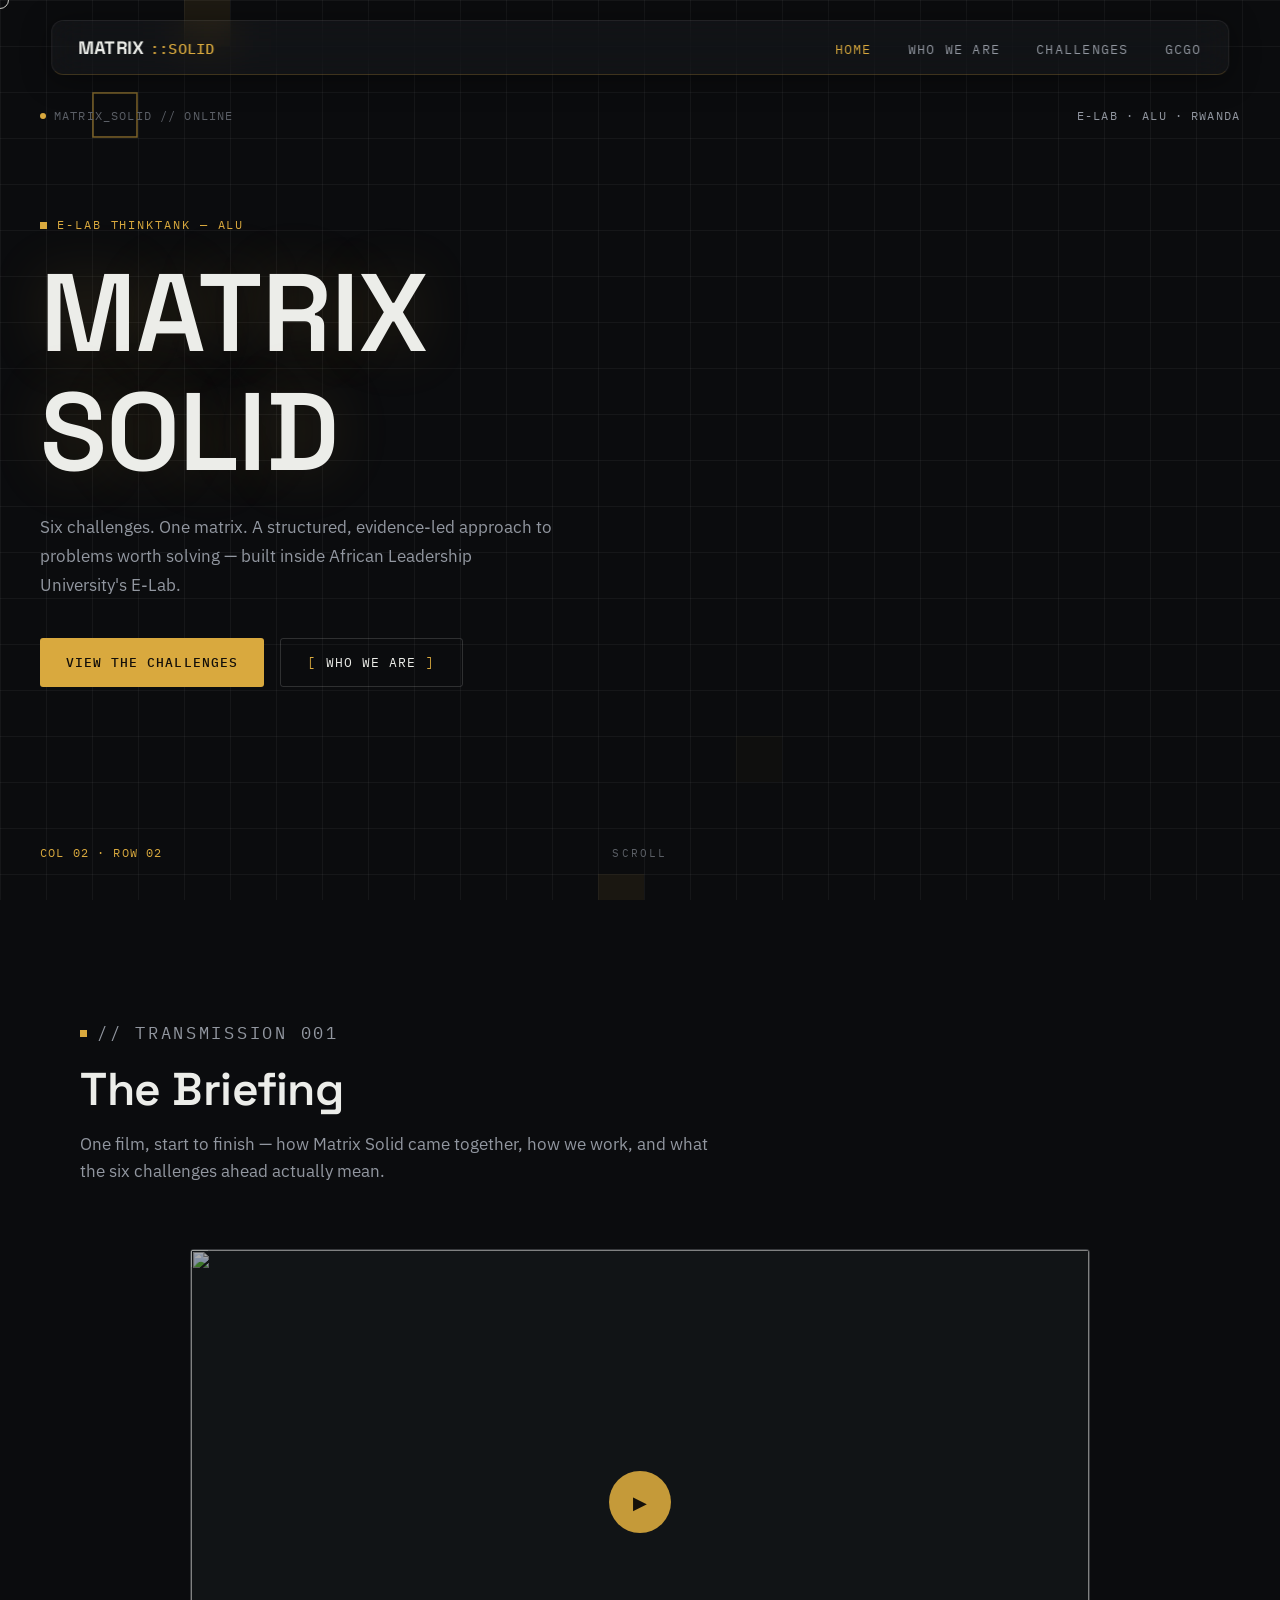
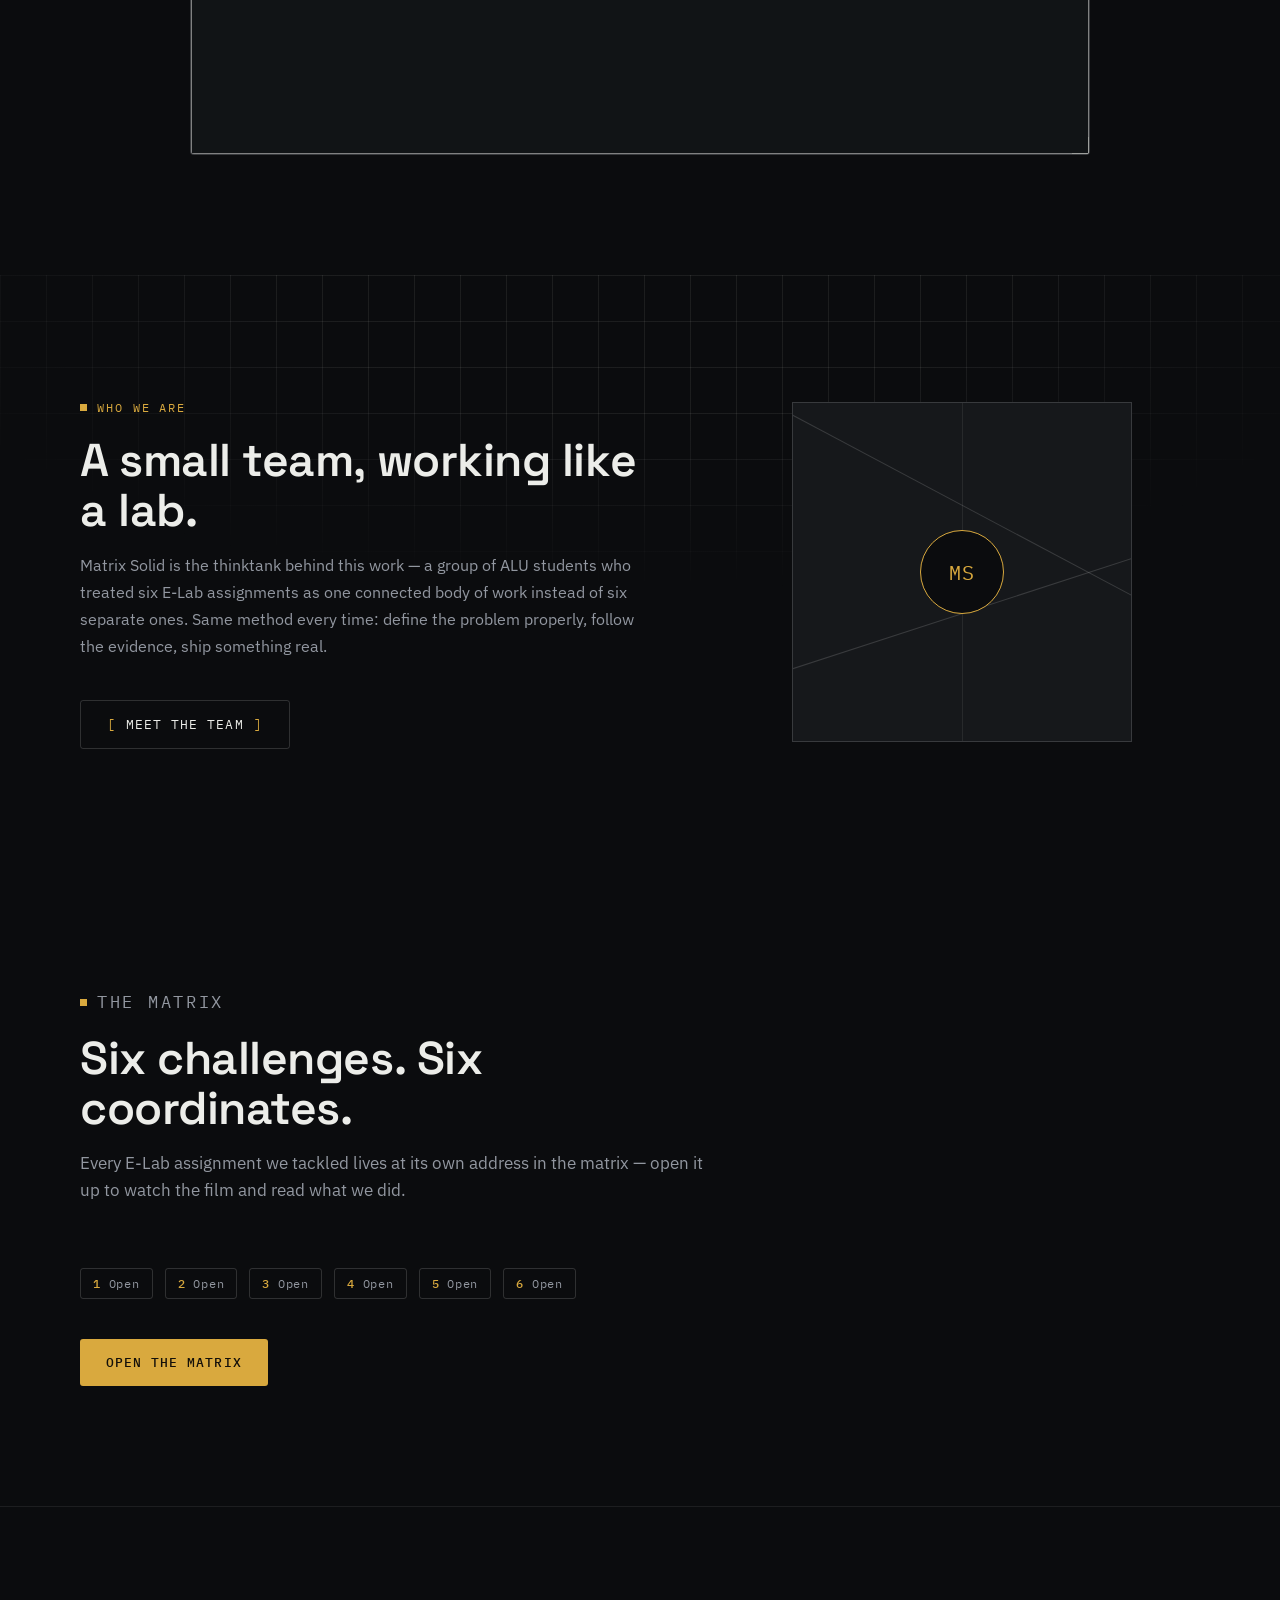
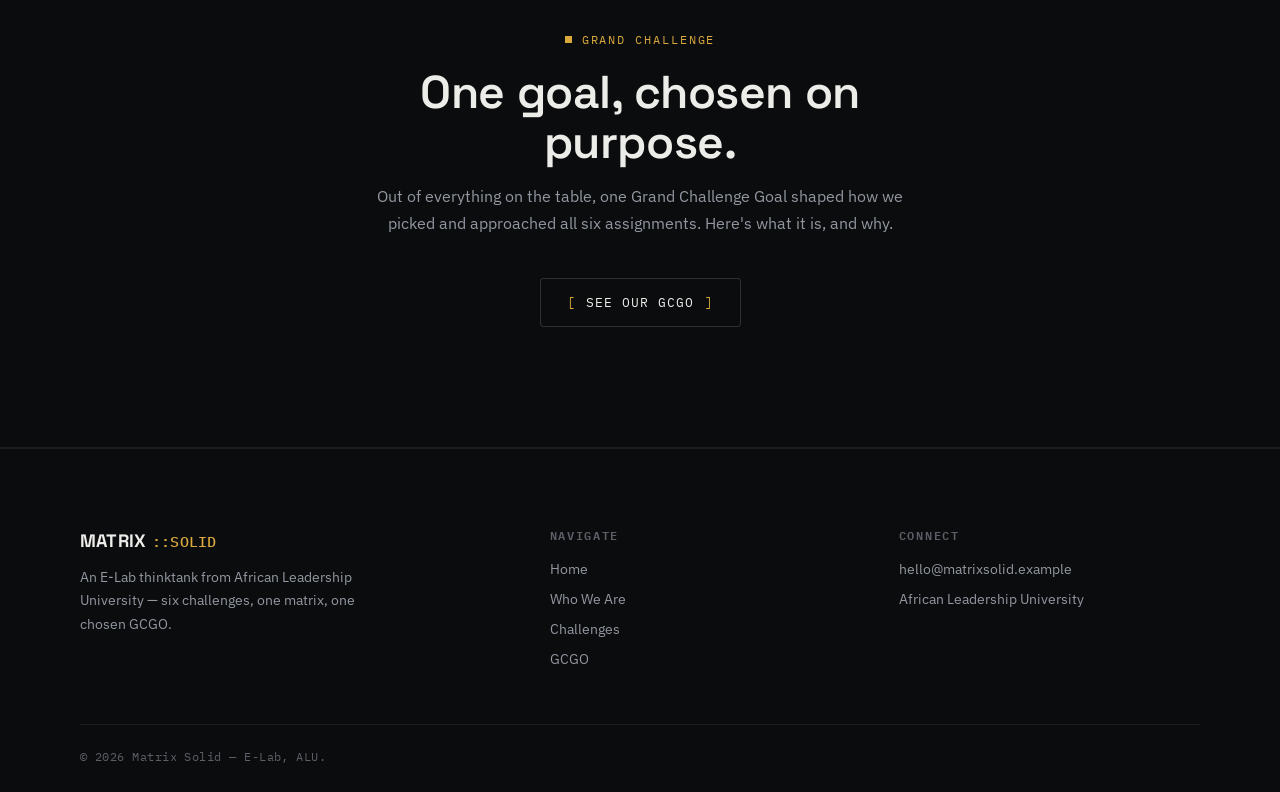
==== index.html @ 78773e2b "First" ====
<!DOCTYPE html>
<html lang="en">
<head>
  <meta charset="UTF-8" />
  <meta name="viewport" content="width=device-width, initial-scale=1.0" />
  <title>Matrix Solid — E-Lab Thinktank, ALU</title>
  <meta name="description" content="Matrix Solid is an E-Lab thinktank from African Leadership University. Six challenges, one matrix, one chosen GCGO." />
  <link rel="stylesheet" href="style/style.css" />
  <link rel="stylesheet" href="style/responsive.css" />
  <link rel="stylesheet" href="style/home.css" />
</head>
<body>
<div class="custom-cursor" id="customCursor"></div>

<nav class="navbar">
  <div class="navbar-container">
    <a href="index.html"><div class="navbar-logo">MATRIX<span class="mk">::SOLID</span></div></a>
    <ul class="nav-menu">
      <li><a href="index.html" class="nav-link is-active">Home</a></li>
      <li><a href="about/about.html" class="nav-link">Who We Are</a></li>
      <li><a href="challenges/challenges.html" class="nav-link">Challenges</a></li>
      <li><a href="gcgo/gcgo.html" class="nav-link">GCGO</a></li>
    </ul>
  </div>
</nav>

<!-- ═══ HERO ═══ -->
<section class="hero-matrix" id="hero">
  <canvas id="gridCanvas"></canvas>

  <div class="hero-tag hero-tag--tl">
    <span class="dot"></span> MATRIX_SOLID // ONLINE
  </div>
  <div class="hero-tag hero-tag--tr">E-LAB &middot; ALU &middot; RWANDA</div>
  <div class="hero-tag hero-tag--bl" id="gridReadout">COL 02 &middot; ROW 02</div>

  <div class="hero-content">
    <p class="eyebrow">E-Lab Thinktank &mdash; ALU</p>
    <h1 class="hero-title decrypt-text" data-value="MATRIX SOLID">MATRIX SOLID</h1>
    <p class="hero-sub">
      Six challenges. One matrix. A structured, evidence-led approach to
      problems worth solving &mdash; built inside African Leadership
      University's E-Lab.
    </p>
    <div class="cta-row">
      <a href="challenges/challenges.html" class="btn btn-solid">View the Challenges</a>
      <a href="about/about.html" class="btn btn-ghost">Who We Are</a>
    </div>
  </div>

  <div class="hero-scroll">SCROLL</div>
</section>

<!-- ═══ BRIEFING VIDEO ═══ -->
<section class="section briefing-section">
  <div class="section-inner">
    <div class="section-head reveal">
      <p class="eyebrow">// Transmission 001</p>
      <h2 class="section-title">The Briefing</h2>
      <p>One film, start to finish &mdash; how Matrix Solid came together, how we work, and what the six challenges ahead actually mean.</p>
    </div>

    <div class="frame briefing-frame reveal" id="mainFrame">
      <div class="frame-corner tl"></div>
      <div class="frame-corner br"></div>
      <!-- filled by script/home.js -->
    </div>
  </div>
</section>

<!-- ═══ WHO WE ARE TEASER ═══ -->
<section class="section who-section">
  <div class="grid-backdrop"></div>
  <div class="section-inner who-grid">
    <div class="reveal">
      <p class="eyebrow">Who We Are</p>
      <h2 class="section-title">A small team, working like a lab.</h2>
      <p>
        Matrix Solid is the thinktank behind this work &mdash; a group of
        ALU students who treated six E-Lab assignments as one connected
        body of work instead of six separate ones. Same method every time:
        define the problem properly, follow the evidence, ship something
        real.
      </p>
      <div class="cta-row">
        <a href="about/about.html" class="btn btn-ghost">Meet the Team</a>
      </div>
    </div>
    <div class="who-visual reveal reveal-d1">
      <div class="who-frame">
        <div class="who-line"></div>
        <div class="who-line"></div>
        <div class="who-line"></div>
        <span class="who-mark">MS</span>
      </div>
    </div>
  </div>
</section>

<!-- ═══ CHALLENGES TEASER ═══ -->
<section class="section matrix-teaser">
  <div class="section-inner">
    <div class="section-head reveal">
      <p class="eyebrow">The Matrix</p>
      <h2 class="section-title">Six challenges. Six coordinates.</h2>
      <p>Every E-Lab assignment we tackled lives at its own address in the matrix &mdash; open it up to watch the film and read what we did.</p>
    </div>
    <div class="coord-row reveal reveal-d1">
      <a href="challenges/challenges.html" class="chip"><b>1</b> Open</a>
      <a href="challenges/challenges.html" class="chip"><b>2</b> Open</a>
      <a href="challenges/challenges.html" class="chip"><b>3</b> Open</a>
      <a href="challenges/challenges.html" class="chip"><b>4</b> Open</a>
      <a href="challenges/challenges.html" class="chip"><b>5</b> Open</a>
      <a href="challenges/challenges.html" class="chip"><b>6  </b> Open</a>
    </div>
    <div class="cta-row reveal reveal-d2">
      <a href="challenges/challenges.html" class="btn btn-solid">Open the Matrix</a>
    </div>
  </div>
</section>

<!-- ═══ GCGO TEASER ═══ -->
<section class="section gcgo-teaser">
  <div class="section-inner gcgo-teaser-inner reveal">
    <p class="eyebrow">Grand Challenge</p>
    <h2 class="section-title">One goal, chosen on purpose.</h2>
    <p>Out of everything on the table, one Grand Challenge Goal shaped how we picked and approached all six assignments. Here's what it is, and why.</p>
    <div class="cta-row">
      <a href="gcgo/gcgo.html" class="btn btn-ghost">See Our GCGO</a>
    </div>
  </div>
</section>

<!-- ═══ FOOTER ═══ -->
<footer class="footer">
  <div class="section-inner">
    <div class="footer-grid">
      <div class="footer-brand">
        <div class="navbar-logo">MATRIX<span class="mk">::SOLID</span></div>
        <p>An E-Lab thinktank from African Leadership University &mdash; six challenges, one matrix, one chosen GCGO.</p>
      </div>
      <div class="footer-col">
        <h4>Navigate</h4>
        <ul>
          <li><a href="index.html">Home</a></li>
          <li><a href="about/about.html">Who We Are</a></li>
          <li><a href="challenges/challenges.html">Challenges</a></li>
          <li><a href="gcgo/gcgo.html">GCGO</a></li>
        </ul>
      </div>
      <div class="footer-col">
        <h4>Connect</h4>
        <ul>
          <li><a href="mailto:hello@matrixsolid.example">hello@matrixsolid.example</a></li>
          <li><a href="#">African Leadership University</a></li>
        </ul>
      </div>
    </div>
    <div class="footer-bottom">
      <span>&copy; 2026 Matrix Solid &mdash; E-Lab, ALU.</span>
    </div>
  </div>
</footer>

<script src="script/cursor.js"></script>
<script src="script/navbar.js"></script>
<script src="script/reveal.js"></script>
<script src="script/grid-canvas.js"></script>
<script src="script/home.js"></script>
</body>
</html>
---- style/style.css ----
/* ═══════════════════════════════════════════════════════════════════
   MATRIX SOLID — shared design system
   Loaded on every page, before the page's own CSS.
   ═══════════════════════════════════════════════════════════════════ */

@import url('https://fonts.googleapis.com/css2?family=Space+Grotesk:wght@500;600;700&family=IBM+Plex+Sans:wght@400;500;600&family=IBM+Plex+Mono:wght@400;500;600&display=swap');

*, *::before, *::after { margin: 0; padding: 0; box-sizing: border-box; }

:root {
  /* surfaces */
  --bg:        #0B0C0E;
  --surface:   #16181B;
  --surface-2: #1E2024;

  /* text */
  --paper: #ECEDE9;
  --mute:  #9297A0;
  --faint: #5B5F66;

  /* lines */
  --line:        rgba(236, 237, 233, 0.08);
  --line-strong: rgba(236, 237, 233, 0.16);

  /* signal accent */
  --gold:     #D9A93E;
  --gold-rgb: 217, 169, 62;
  --gold-dim: rgba(217, 169, 62, 0.14);

  /* type */
  --f-display: 'Space Grotesk', sans-serif;
  --f-body:    'IBM Plex Sans', sans-serif;
  --f-mono:    'IBM Plex Mono', monospace;

  --ease: cubic-bezier(0.16, 1, 0.3, 1);
  --container: 1200px;
}

html, body {
  width: 100%;
  overflow-x: hidden;
  background: var(--bg);
  color: var(--paper);
  font-family: var(--f-body);
  -webkit-font-smoothing: antialiased;
  scroll-behavior: smooth;
  cursor: none;
}

a { color: inherit; text-decoration: none; }
ul { list-style: none; }
img { max-width: 100%; display: block; }
button { font-family: inherit; background: none; border: none; color: inherit; }

::selection { background: var(--gold); color: #0B0C0E; }

::-webkit-scrollbar { width: 10px; }
::-webkit-scrollbar-track { background: var(--bg); }
::-webkit-scrollbar-thumb { background: var(--surface-2); border-radius: 6px; }
::-webkit-scrollbar-thumb:hover { background: var(--gold); }

a, button, input, textarea { cursor: none; }
@media (hover: none) and (pointer: coarse) {
  html, body, a, button { cursor: auto; }
  .custom-cursor { display: none !important; }
}

/* ── Custom cursor ─────────────────────────────────────────────── */
.custom-cursor {
  position: fixed;
  top: 0; left: 0;
  width: 18px; height: 18px;
  border: 1px solid rgba(236, 237, 233, 0.9);
  border-radius: 50%;
  pointer-events: none;
  z-index: 999999;
  transform: translate(-50%, -50%);
  transition: width 0.2s ease, height 0.2s ease, border-color 0.2s ease, background-color 0.2s ease;
  mix-blend-mode: difference;
}
.custom-cursor.hovering {
  width: 34px; height: 34px;
  background: var(--gold-dim);
  border-color: var(--gold);
}

/* ── Focus visibility (kept even with custom cursor) ─────────────── */
a:focus-visible, button:focus-visible, input:focus-visible, textarea:focus-visible {
  outline: 1.5px solid var(--gold);
  outline-offset: 3px;
}

/* ── Layout helpers ───────────────────────────────────────────────*/
.section { padding: 120px 0; position: relative; }
.section-inner { max-width: var(--container); margin: 0 auto; padding: 0 40px; }
.section-head { max-width: 640px; margin-bottom: 64px; }

.eyebrow {
  display: inline-flex;
  align-items: center;
  gap: 10px;
  font-family: var(--f-mono);
  font-size: 12px;
  letter-spacing: 0.16em;
  text-transform: uppercase;
  color: var(--gold);
  margin-bottom: 18px;
}
.eyebrow::before {
  content: "";
  width: 7px; height: 7px;
  background: var(--gold);
}

h1, h2, h3, h4 { font-family: var(--f-display); font-weight: 600; line-height: 1.08; letter-spacing: -0.01em; }
h2.section-title { font-size: clamp(32px, 4vw, 46px); margin-bottom: 16px; }
.section-head p { color: var(--mute); font-size: 17px; line-height: 1.6; }

p { line-height: 1.7; color: var(--mute); }

code {
  font-family: var(--f-mono);
  font-size: 0.88em;
  color: var(--gold);
  background: var(--surface-2);
  padding: 2px 7px;
  border-radius: 3px;
}

/* ── Page header (used on about / challenges / gcgo) ─────────────── */
.page-header {
  position: relative;
  overflow: hidden;
  padding: 168px 0 72px;
  border-bottom: 1px solid var(--line);
}
.page-title {
  font-size: clamp(34px, 5.6vw, 60px);
  text-transform: uppercase;
  margin-bottom: 20px;
  max-width: 820px;
}
.page-lede { max-width: 620px; font-size: 16.5px; }

/* ── Grain / grid backdrop used on non-hero sections ─────────────── */
.grid-backdrop {
  position: absolute; inset: 0;
  background-image:
    linear-gradient(var(--line) 1px, transparent 1px),
    linear-gradient(90deg, var(--line) 1px, transparent 1px);
  background-size: 46px 46px;
  -webkit-mask-image: radial-gradient(ellipse 70% 60% at 50% 0%, #000 40%, transparent 90%);
          mask-image: radial-gradient(ellipse 70% 60% at 50% 0%, #000 40%, transparent 90%);
  pointer-events: none;
}

/* ── Buttons ───────────────────────────────────────────────────── */
.btn {
  display: inline-flex;
  align-items: center;
  gap: 10px;
  font-family: var(--f-mono);
  font-size: 13px;
  letter-spacing: 0.08em;
  text-transform: uppercase;
  padding: 15px 26px;
  border-radius: 3px;
  transition: transform 0.25s var(--ease), background 0.25s ease, border-color 0.25s ease, color 0.25s ease;
  will-change: transform;
}
.btn-solid {
  background: var(--gold);
  color: #14100A;
  font-weight: 500;
}
.btn-solid:hover { background: #ECC463; transform: translateY(-2px); }

.btn-ghost {
  border: 1px solid var(--line-strong);
  color: var(--paper);
}
.btn-ghost::before { content: "["; color: var(--gold); transition: transform 0.25s var(--ease); }
.btn-ghost::after  { content: "]"; color: var(--gold); transition: transform 0.25s var(--ease); }
.btn-ghost:hover { border-color: var(--gold); background: var(--gold-dim); }
.btn-ghost:hover::before { transform: translateX(-3px); }
.btn-ghost:hover::after  { transform: translateX(3px); }

.cta-row { display: flex; gap: 16px; flex-wrap: wrap; margin-top: 40px; }

/* ── Navbar ────────────────────────────────────────────────────── */
.navbar {
  position: fixed;
  top: 20px; left: 50%;
  transform: translateX(-50%);
  width: 92%;
  max-width: 1240px;
  z-index: 99999;
  background: rgba(236, 237, 233, 0.03);
  backdrop-filter: blur(20px) saturate(160%);
  -webkit-backdrop-filter: blur(20px) saturate(160%);
  border: 1px solid var(--line);
  border-bottom: 1px solid rgba(var(--gold-rgb), 0.22);
  border-radius: 12px;
  box-shadow: 0 4px 30px rgba(0, 0, 0, 0.4);
  transition: transform 0.35s var(--ease), background 0.3s ease, border-color 0.3s ease;
}
.navbar:hover { background: rgba(var(--gold-rgb), 0.045); border-color: rgba(var(--gold-rgb), 0.3); }
.navbar--hidden { transform: translate(-50%, -140%); }

.navbar-container {
  display: flex;
  align-items: center;
  justify-content: space-between;
  padding: 15px 26px;
}

.navbar-logo {
  display: inline-flex;
  align-items: baseline;
  gap: 6px;
  font-family: var(--f-display);
  font-weight: 700;
  font-size: 18px;
  letter-spacing: 0.01em;
  color: var(--paper);
}
.navbar-logo .mk { font-family: var(--f-mono); font-weight: 500; font-size: 15px; color: var(--gold); }

.nav-menu { display: flex; align-items: center; gap: 36px; }
.nav-link {
  font-family: var(--f-mono);
  font-size: 12.5px;
  letter-spacing: 0.1em;
  text-transform: uppercase;
  color: var(--mute);
  transition: color 0.25s ease;
  display: inline-block;
}
.nav-link:hover, .nav-link.is-active { color: var(--paper); }
.nav-link.is-active { color: var(--gold); }

/* mobile hamburger (JS-injected button) */
.nav-toggle {
  display: none;
  flex-direction: column;
  justify-content: center;
  gap: 5px;
  padding: 6px;
  z-index: 10;
}
.nav-toggle span {
  display: block; width: 20px; height: 2px;
  background: var(--paper); border-radius: 1px;
  transition: transform 0.3s ease, opacity 0.3s ease;
}
.nav-toggle.active span:nth-child(1) { transform: translateY(7px) rotate(45deg); }
.nav-toggle.active span:nth-child(2) { opacity: 0; transform: scaleX(0); }
.nav-toggle.active span:nth-child(3) { transform: translateY(-7px) rotate(-45deg); }

/* ── Footer ────────────────────────────────────────────────────── */
.footer {
  position: relative;
  border-top: 1px solid var(--line);
  padding: 80px 0 28px;
}
.footer-grid {
  display: grid;
  grid-template-columns: 1.4fr 1fr 1fr;
  gap: 48px;
  margin-bottom: 56px;
}
.footer-brand .navbar-logo { margin-bottom: 14px; }
.footer-brand p { max-width: 320px; font-size: 14px; }
.footer-col h4 {
  font-family: var(--f-mono);
  font-size: 12px;
  letter-spacing: 0.14em;
  text-transform: uppercase;
  color: var(--faint);
  margin-bottom: 16px;
}
.footer-col ul { display: flex; flex-direction: column; gap: 10px; }
.footer-col a { color: var(--mute); font-size: 14px; transition: color 0.2s ease; }
.footer-col a:hover { color: var(--gold); }
.footer-bottom {
  display: flex; justify-content: space-between; align-items: center;
  padding-top: 24px; border-top: 1px solid var(--line);
  font-family: var(--f-mono); font-size: 11.5px; color: var(--faint);
  letter-spacing: 0.04em; flex-wrap: wrap; gap: 10px;
}

/* ── Scroll reveal ─────────────────────────────────────────────── */
.reveal { opacity: 0; transform: translateY(28px); transition: opacity 0.7s var(--ease), transform 0.7s var(--ease); }
.reveal.active { opacity: 1; transform: translateY(0); }
.reveal-d1.active { transition-delay: 0.08s; }
.reveal-d2.active { transition-delay: 0.16s; }
.reveal-d3.active { transition-delay: 0.24s; }

/* ── Coordinate chip (small tag component, reused across pages) ──── */
.chip {
  display: inline-flex; align-items: center; gap: 8px;
  font-family: var(--f-mono); font-size: 12px; letter-spacing: 0.06em;
  padding: 7px 12px; border: 1px solid var(--line-strong); border-radius: 3px;
  color: var(--mute);
  transition: border-color 0.2s ease, color 0.2s ease;
}
.chip:hover { border-color: var(--gold); color: var(--paper); }
.chip b { color: var(--gold); font-weight: 500; }

/* ── Briefing / video frame (shared: hero video, modal video) ────── */
.frame {
  position: relative;
  border: 1px solid var(--line-strong);
  border-radius: 4px;
  background: var(--surface);
  aspect-ratio: 16 / 9;
  overflow: hidden;
}
.frame::before, .frame::after,
.frame .corner-tl, .frame .corner-br { content: ""; }
.frame-corner {
  position: absolute; width: 18px; height: 18px;
  border-color: var(--gold); pointer-events: none;
}
.frame-corner.tl { top: -1px; left: -1px; border-top: 2px solid; border-left: 2px solid; }
.frame-corner.br { bottom: -1px; right: -1px; border-bottom: 2px solid; border-right: 2px solid; }
.frame iframe, .frame img { width: 100%; height: 100%; object-fit: cover; border: none; }
.frame-empty {
  width: 100%; height: 100%;
  display: flex; align-items: center; justify-content: center;
  font-family: var(--f-mono); font-size: 12.5px; letter-spacing: 0.12em;
  color: var(--faint); text-transform: uppercase;
  background:
    repeating-linear-gradient(135deg, var(--surface-2) 0 2px, var(--surface) 2px 14px);
}
.frame-play {
  position: absolute; inset: 0;
  display: flex; align-items: center; justify-content: center;
  background: rgba(11, 12, 14, 0.35);
  transition: background 0.25s ease;
}
.frame-play-btn {
  width: 62px; height: 62px; border-radius: 50%;
  display: flex; align-items: center; justify-content: center;
  background: rgba(var(--gold-rgb), 0.9); color: #14100A;
  font-size: 18px;
  transition: transform 0.25s var(--ease);
}
.frame:hover .frame-play-btn { transform: scale(1.08); }

/* ── Generic modal / lightbox ─────────────────────────────────────*/
.modal {
  position: fixed; inset: 0; z-index: 999998;
  display: none; align-items: center; justify-content: center;
  padding: 24px;
  background: rgba(6, 7, 8, 0.86);
  backdrop-filter: blur(6px);
}
.modal.open { display: flex; animation: modalIn 0.2s ease; }
@keyframes modalIn { from { opacity: 0; } to { opacity: 1; } }
.modal-box { width: 100%; max-width: 900px; }
.modal-head {
  display: flex; justify-content: space-between; align-items: flex-start;
  gap: 24px; margin-bottom: 14px;
}
.modal-head h3 { font-size: 22px; }
.modal-meta { font-family: var(--f-mono); font-size: 12px; color: var(--gold); text-transform: uppercase; letter-spacing: 0.08em; margin-top: 6px; }
.modal-close {
  width: 34px; height: 34px; border: 1px solid var(--line-strong); border-radius: 50%;
  display: flex; align-items: center; justify-content: center; flex-shrink: 0;
  font-family: var(--f-mono); font-size: 16px; color: var(--mute);
  transition: border-color 0.2s ease, color 0.2s ease;
}
.modal-close:hover { border-color: var(--gold); color: var(--gold); }
.modal-summary { margin-top: 16px; max-width: 640px; }
---- style/responsive.css ----
/* style/responsive.css
   Loaded last on every page. Three breakpoints:
     1024  tablet landscape
      860  hamburger kicks in / grids stack
      560  fine-tune spacing & type
   ────────────────────────────────────────────────────────────────── */

@media (max-width: 1024px) {
  .section { padding: 96px 0; }
  .footer-grid { grid-template-columns: 1.2fr 1fr 1fr; gap: 32px; }
}

@media (max-width: 860px) {
  .nav-toggle { display: flex; }

  .navbar-container { padding: 13px 18px; }

  .nav-menu {
    display: none;
    position: absolute;
    top: calc(100% + 10px);
    left: 0; right: 0;
    background: rgba(11, 12, 14, 0.98);
    border: 1px solid var(--line);
    border-radius: 10px;
    padding: 10px;
    flex-direction: column;
    align-items: stretch;
    gap: 2px;
    z-index: 99998;
    animation: menuDrop 0.2s ease;
  }
  @keyframes menuDrop { from { opacity: 0; transform: translateY(-8px); } to { opacity: 1; transform: translateY(0); } }
  .nav-menu.open { display: flex; }
  .nav-link { padding: 12px 14px; border-radius: 6px; }
  .nav-link:hover { background: rgba(236, 237, 233, 0.05); }

  .section { padding: 76px 0; }
  .section-inner { padding: 0 24px; }
  .section-head { margin-bottom: 44px; }

  .footer-grid { grid-template-columns: 1fr; gap: 36px; }
  .footer { padding: 60px 0 24px; }
  .footer-bottom { flex-direction: column; align-items: flex-start; }

  .cta-row { flex-direction: column; align-items: stretch; }
  .btn { justify-content: center; }
}

@media (max-width: 560px) {
  .section-inner { padding: 0 20px; }
  h2.section-title { font-size: 30px; }
  .navbar { width: 94%; top: 12px; }

  /* On the narrowest phones the two hero corner tags can crowd into
     each other — drop the top-right one and keep the status readout. */
  .hero-tag--tr { display: none; }
}
---- style/home.css ----
/* ── Hero ──────────────────────────────────────────────────────── */
.hero-matrix {
  position: relative;
  height: 100vh;
  height: 100svh;
  min-height: 640px;
  overflow: hidden;
  display: flex;
  align-items: center;
  background: var(--bg);
}
#gridCanvas { position: absolute; inset: 0; z-index: 0; }

.hero-tag {
  position: absolute;
  font-family: var(--f-mono);
  font-size: 11.5px;
  letter-spacing: 0.1em;
  text-transform: uppercase;
  color: var(--faint);
  z-index: 2;
  display: flex;
  align-items: center;
  gap: 8px;
}
.hero-tag--tl { top: 108px; left: 40px; }
.hero-tag--tr { top: 108px; right: 40px; color: var(--mute); }
.hero-tag--bl { bottom: 40px; left: 40px; color: var(--gold); min-width: 150px; }
.hero-tag .dot {
  width: 6px; height: 6px; border-radius: 50%; background: var(--gold);
  animation: blink 1.8s ease-in-out infinite;
}
@keyframes blink { 0%, 100% { opacity: 1; } 50% { opacity: 0.25; } }

.hero-content {
  position: relative; z-index: 2;
  max-width: 760px;
  padding: 0 40px;
}
.hero-title {
  font-size: clamp(52px, 8.6vw, 128px);
  text-transform: uppercase;
  letter-spacing: -0.01em;
  color: var(--paper);
  text-shadow: 0 0 60px rgba(var(--gold-rgb), 0.18);
}
.hero-sub {
  max-width: 520px;
  margin-top: 22px;
  font-size: 17px;
  color: var(--mute);
}
.hero-content .cta-row { margin-top: 38px; }

.hero-scroll {
  position: absolute; bottom: 40px; left: 50%; transform: translateX(-50%);
  z-index: 2;
  font-family: var(--f-mono); font-size: 11px; letter-spacing: 0.2em;
  color: var(--faint);
  display: none;
}
@media (min-width: 861px) { .hero-scroll { display: block; } }

@media (max-width: 860px) {
  .hero-tag--tl, .hero-tag--tr { top: 96px; }
  .hero-tag--tl, .hero-tag--bl { left: 20px; }
  .hero-tag--tr { right: 20px; }
  .hero-content { padding: 0 20px; }
}

/* ── Briefing video ────────────────────────────────────────────── */
.briefing-frame { max-width: 900px; margin: 0 auto; }

/* ── Who We Are teaser ─────────────────────────────────────────── */
.who-section { position: relative; overflow: hidden; }
.who-grid {
  display: grid;
  grid-template-columns: 1.1fr 0.9fr;
  gap: 64px;
  align-items: center;
  position: relative;
}
.who-visual { display: flex; justify-content: center; }
.who-frame {
  position: relative;
  width: 100%; max-width: 340px; aspect-ratio: 1;
  border: 1px solid var(--line-strong);
  background: var(--surface);
  display: flex; align-items: center; justify-content: center;
  overflow: hidden;
}
.who-line { position: absolute; background: var(--line-strong); }
.who-line:nth-child(1) { width: 140%; height: 1px; top: 30%; left: -20%; transform: rotate(28deg); }
.who-line:nth-child(2) { width: 140%; height: 1px; top: 62%; left: -20%; transform: rotate(-18deg); }
.who-line:nth-child(3) { width: 1px; height: 140%; left: 50%; top: -20%; background: var(--line); }
.who-mark {
  position: relative; z-index: 1;
  width: 84px; height: 84px; border-radius: 50%;
  border: 1px solid var(--gold);
  display: flex; align-items: center; justify-content: center;
  font-family: var(--f-mono); font-size: 20px; letter-spacing: 0.05em;
  color: var(--gold); background: var(--bg);
}

@media (max-width: 860px) {
  .who-grid { grid-template-columns: 1fr; gap: 40px; }
  .who-visual { order: -1; }
}

/* ── Matrix teaser ─────────────────────────────────────────────── */
.coord-row { display: flex; flex-wrap: wrap; gap: 12px; margin-bottom: 12px; }

/* ── GCGO teaser ───────────────────────────────────────────────── */
.gcgo-teaser { border-top: 1px solid var(--line); border-bottom: 1px solid var(--line); }
.gcgo-teaser-inner { max-width: 620px; margin: 0 auto; text-align: center; }
.gcgo-teaser-inner .eyebrow { justify-content: center; }
.gcgo-teaser-inner .cta-row { justify-content: center; }
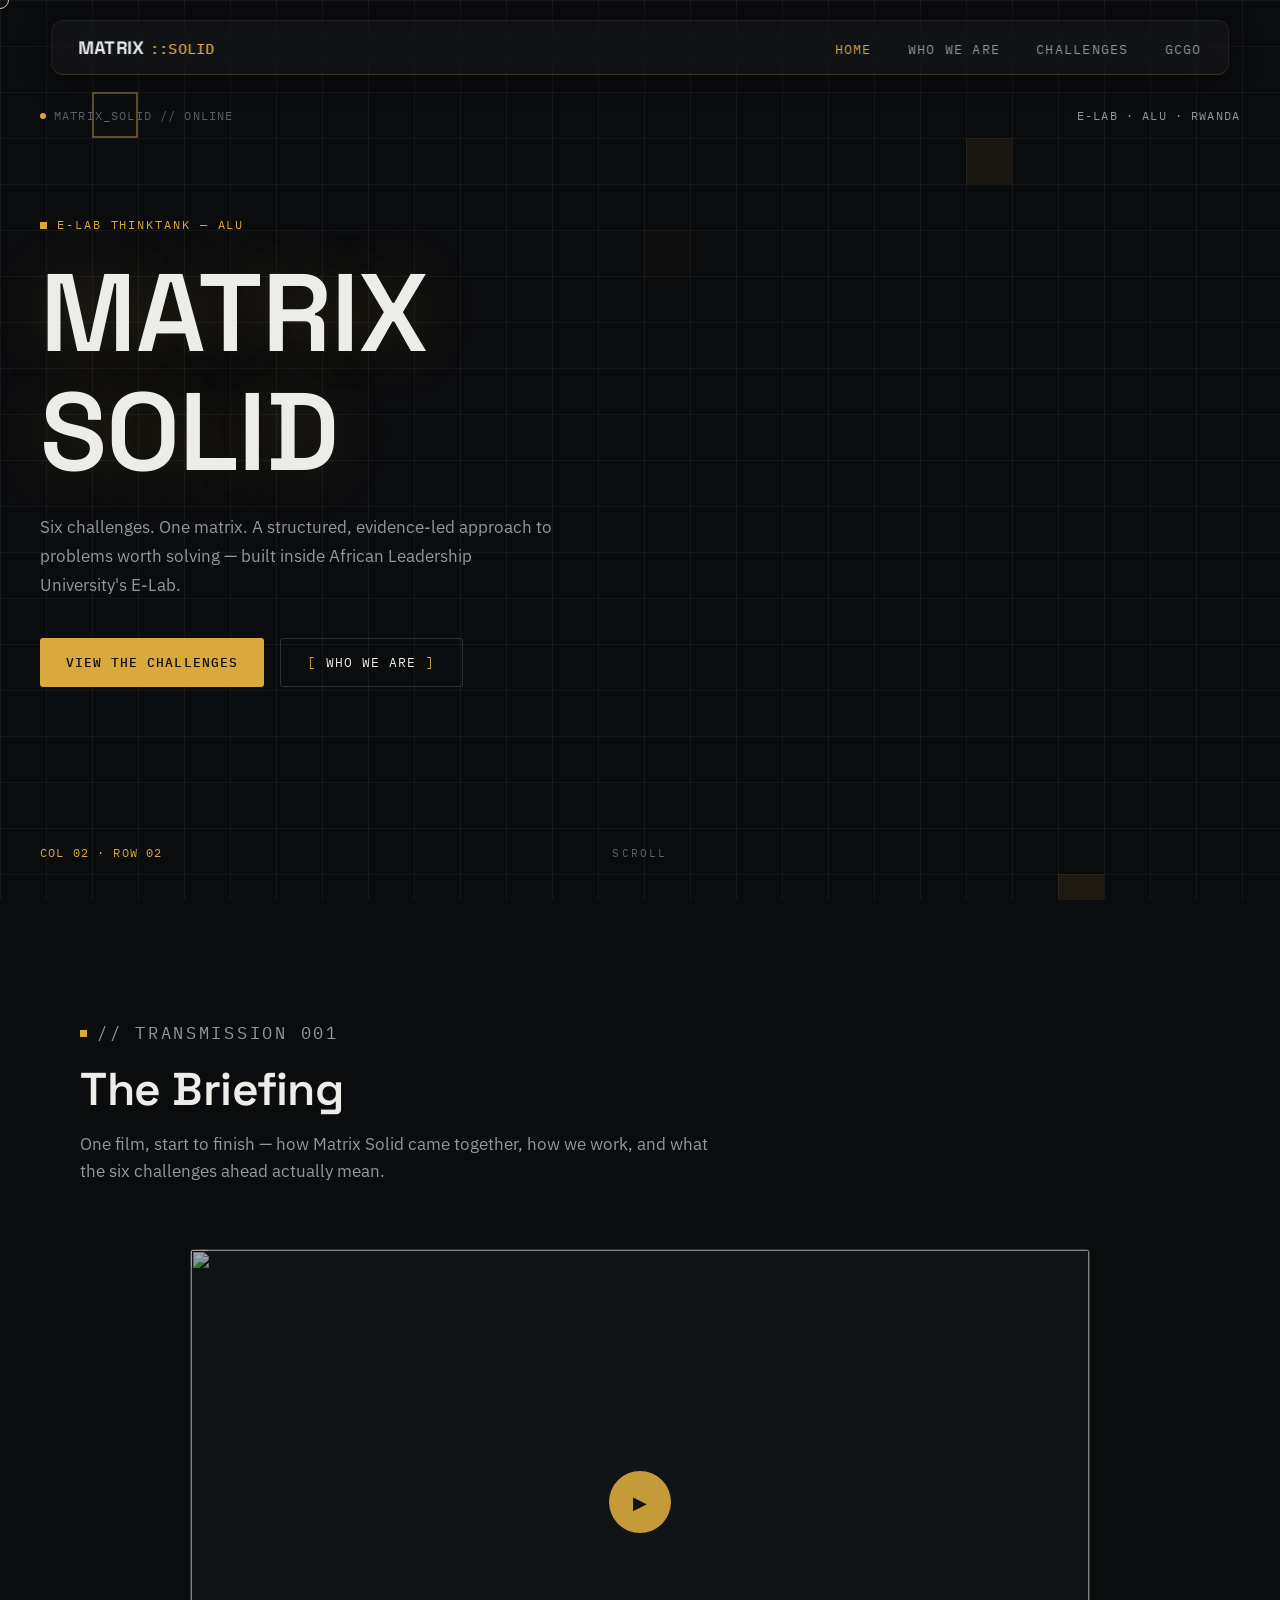
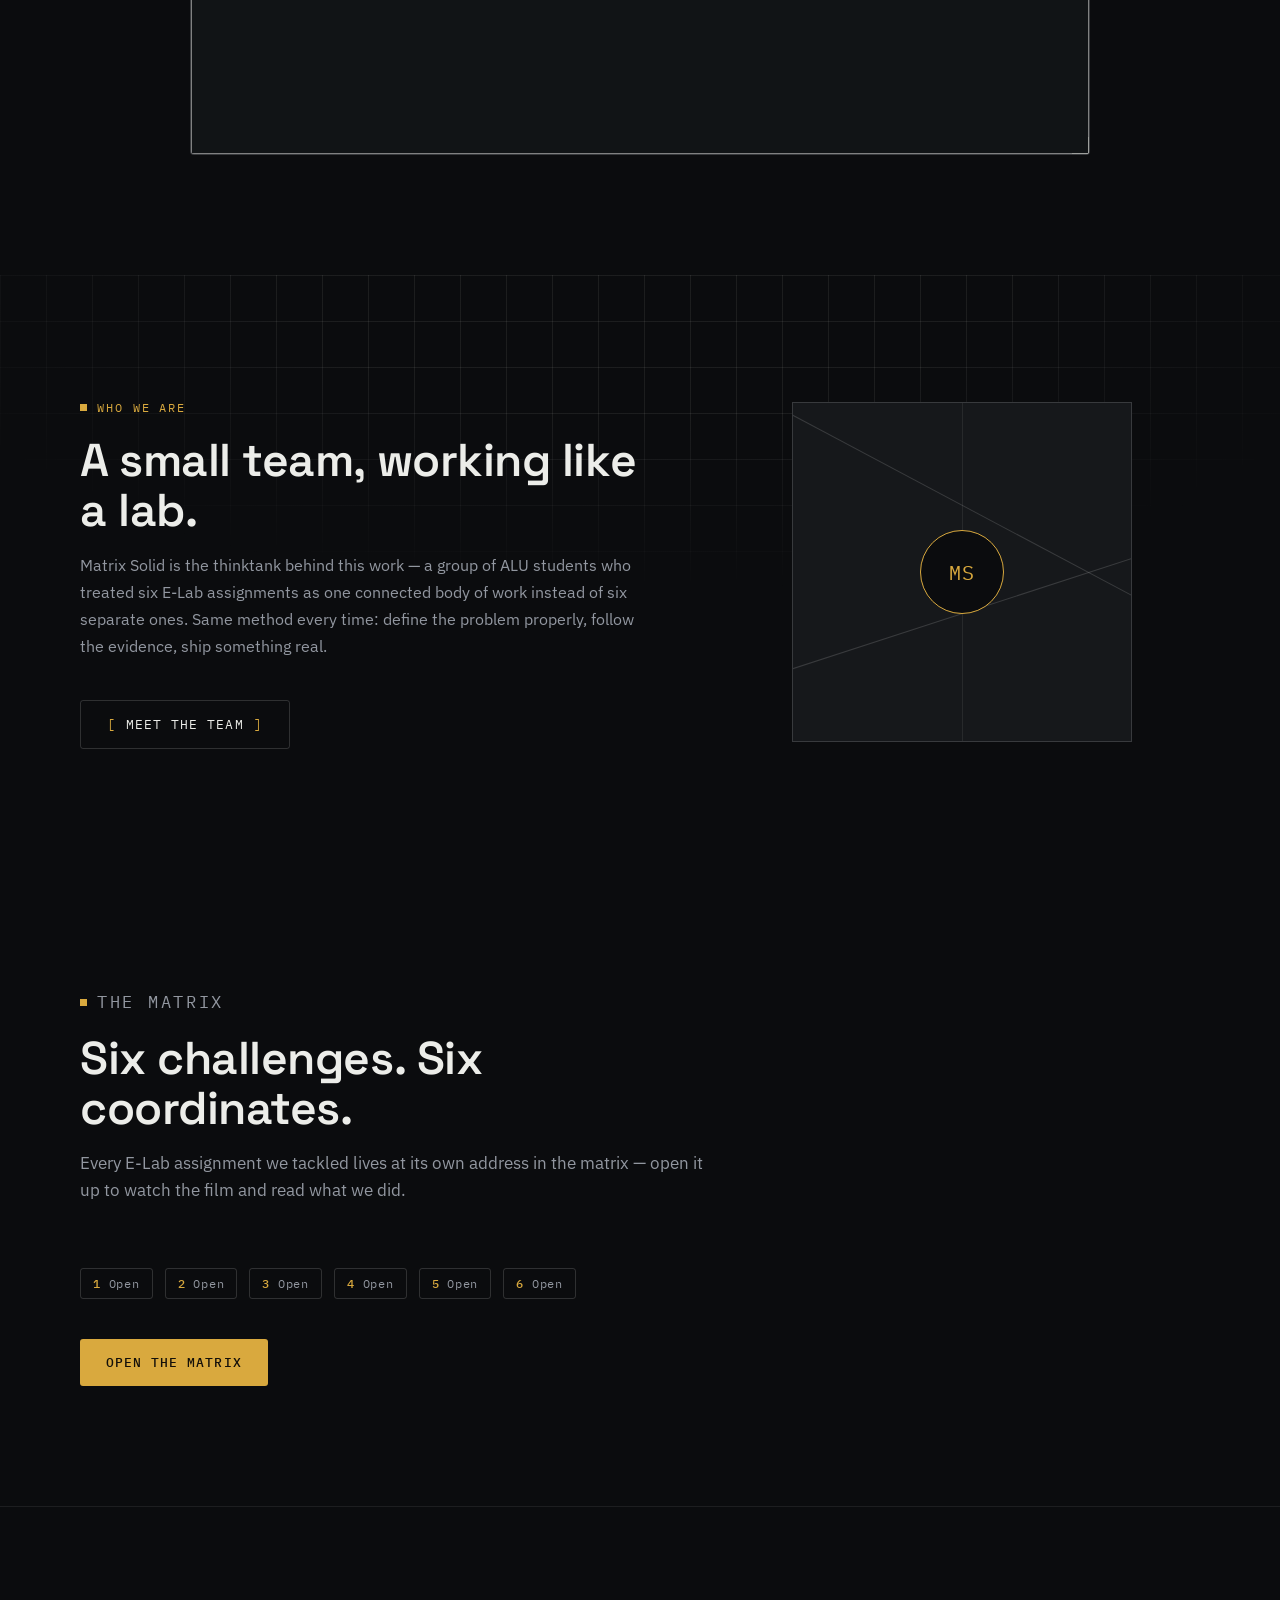
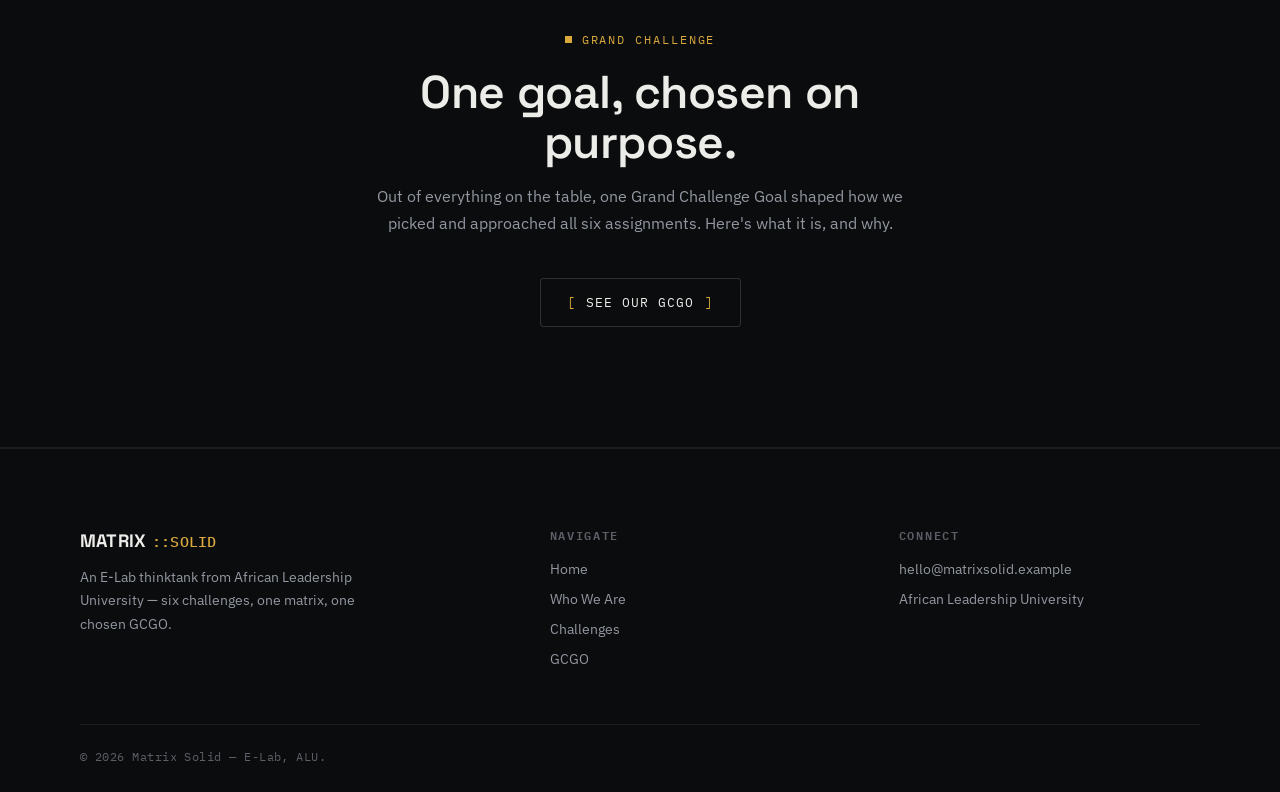
==== commit 3316406b: "Updates" ====
--- a/index.html
+++ b/index.html
@@ -111,7 +111,7 @@
       <a href="challenges/challenges.html" class="chip"><b>3</b> Open</a>
       <a href="challenges/challenges.html" class="chip"><b>4</b> Open</a>
       <a href="challenges/challenges.html" class="chip"><b>5</b> Open</a>
-      <a href="challenges/challenges.html" class="chip"><b>6  </b> Open</a>
+      <a href="challenges/challenges.html" class="chip"><b>6</b> Open</a>
     </div>
     <div class="cta-row reveal reveal-d2">
       <a href="challenges/challenges.html" class="btn btn-solid">Open the Matrix</a>
--- a/style/style.css
+++ b/style/style.css
@@ -1,8 +1,3 @@
-/* ═══════════════════════════════════════════════════════════════════
-   MATRIX SOLID — shared design system
-   Loaded on every page, before the page's own CSS.
-   ═══════════════════════════════════════════════════════════════════ */
-
 @import url('https://fonts.googleapis.com/css2?family=Space+Grotesk:wght@500;600;700&family=IBM+Plex+Sans:wght@400;500;600&family=IBM+Plex+Mono:wght@400;500;600&display=swap');
 
 *, *::before, *::after { margin: 0; padding: 0; box-sizing: border-box; }
--- a/style/responsive.css
+++ b/style/responsive.css
@@ -1,9 +1,7 @@
-/* style/responsive.css
-   Loaded last on every page. Three breakpoints:
+ /*  Loaded last on every page. Three breakpoints:
      1024  tablet landscape
       860  hamburger kicks in / grids stack
-      560  fine-tune spacing & type
-   ────────────────────────────────────────────────────────────────── */
+      560  fine-tune spacing & type */
 
 @media (max-width: 1024px) {
   .section { padding: 96px 0; }
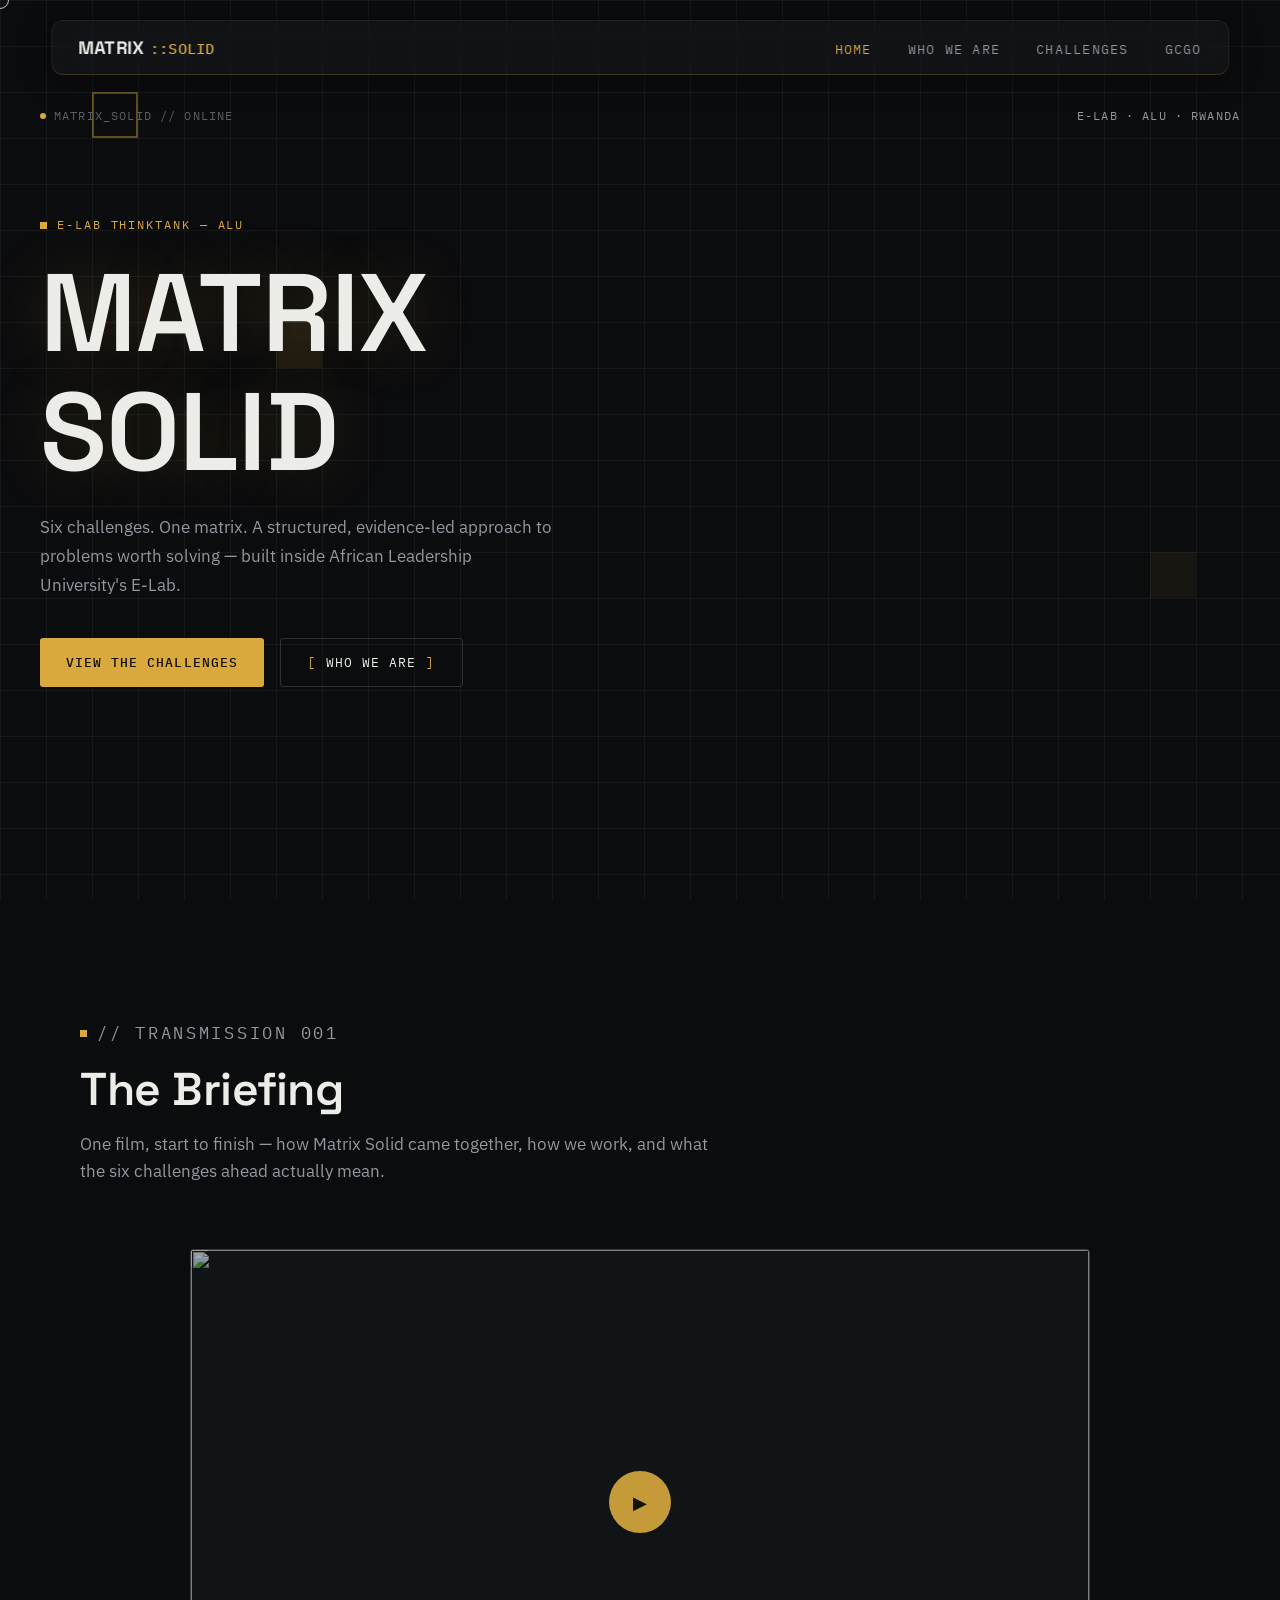
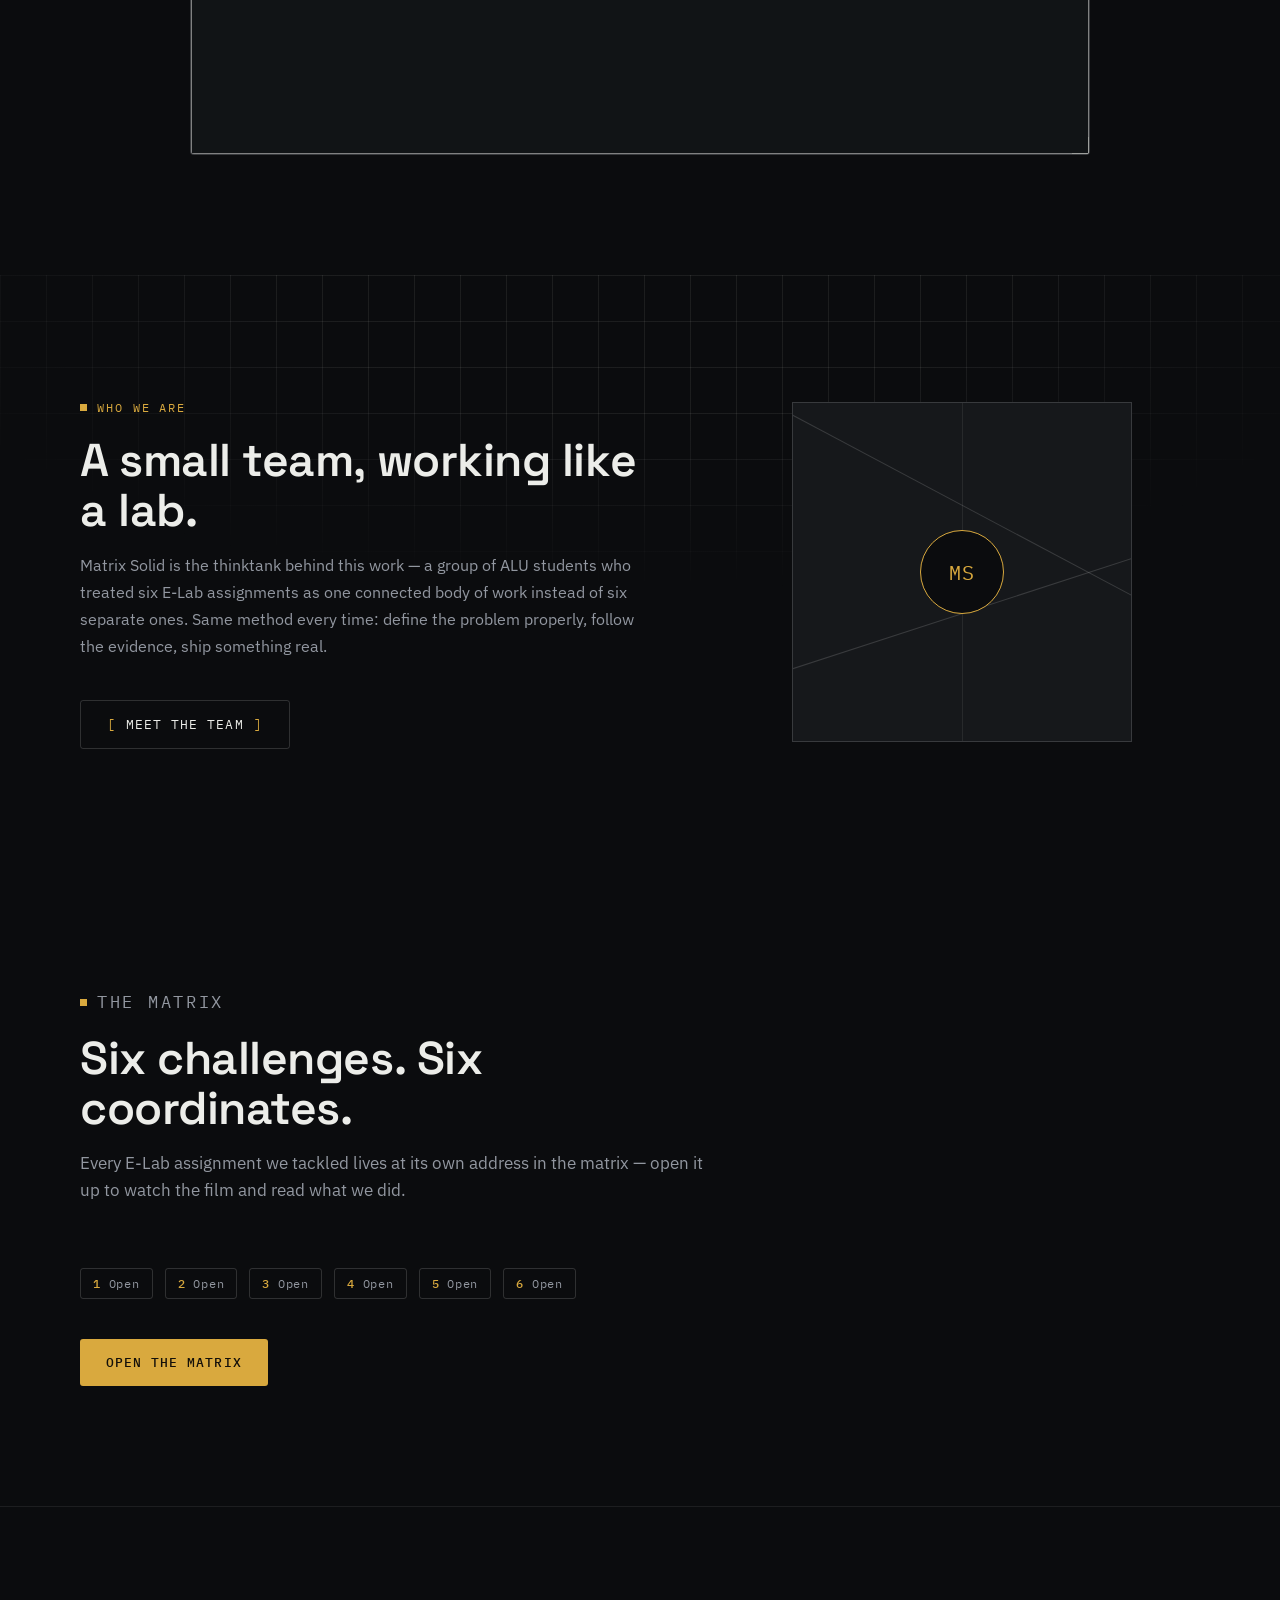
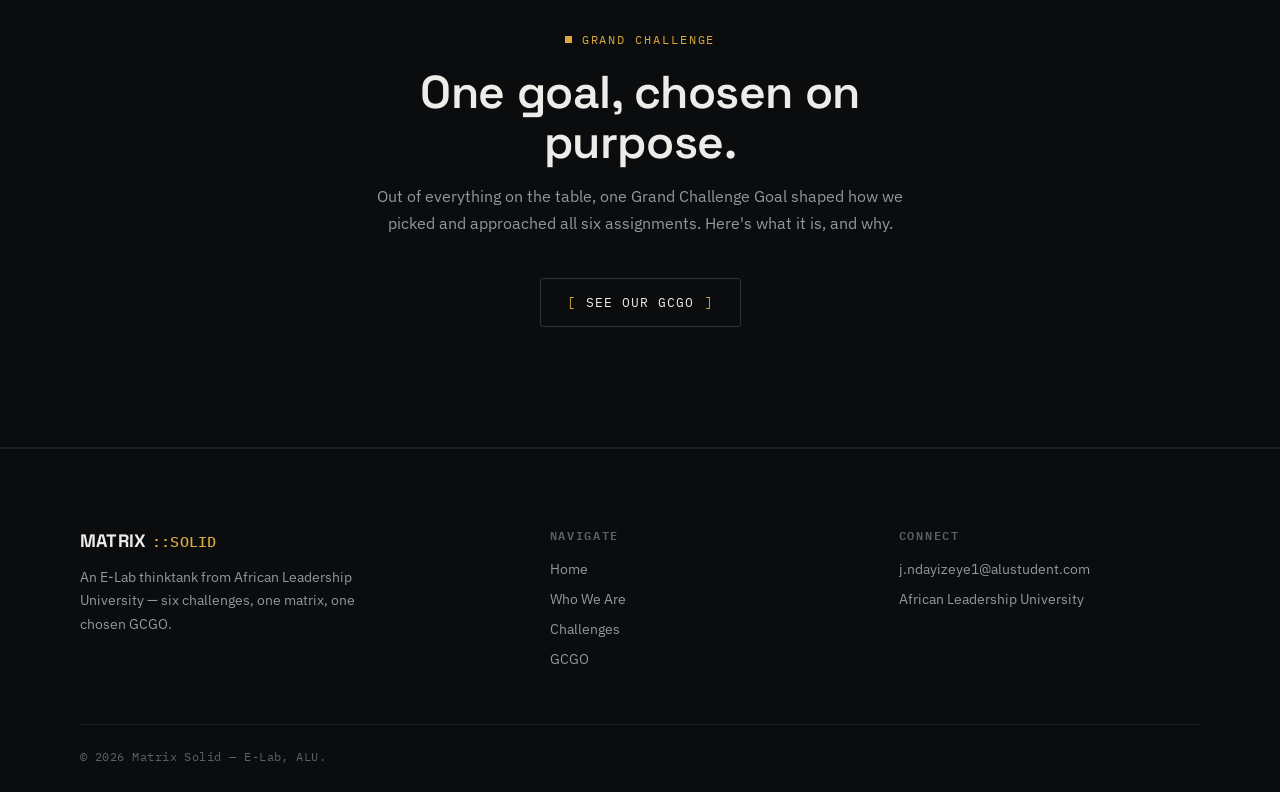
==== commit e7161d83: "Updates👍🏽" ====
--- a/index.html
+++ b/index.html
@@ -24,7 +24,7 @@
   </div>
 </nav>
 
-<!-- ═══ HERO ═══ -->
+<!-- ═══ HERO ═══ 👍🏽-->
 <section class="hero-matrix" id="hero">
   <canvas id="gridCanvas"></canvas>
 
@@ -32,7 +32,7 @@
     <span class="dot"></span> MATRIX_SOLID // ONLINE
   </div>
   <div class="hero-tag hero-tag--tr">E-LAB &middot; ALU &middot; RWANDA</div>
-  <div class="hero-tag hero-tag--bl" id="gridReadout">COL 02 &middot; ROW 02</div>
+  <!-- <div class="hero-tag hero-tag--bl" id="gridReadout">COL 02 &middot; ROW 02</div> -->
 
   <div class="hero-content">
     <p class="eyebrow">E-Lab Thinktank &mdash; ALU</p>
@@ -48,7 +48,7 @@
     </div>
   </div>
 
-  <div class="hero-scroll">SCROLL</div>
+  <div class="hero-scroll"></div>
 </section>
 
 <!-- ═══ BRIEFING VIDEO ═══ -->
@@ -151,7 +151,7 @@
       <div class="footer-col">
         <h4>Connect</h4>
         <ul>
-          <li><a href="mailto:hello@matrixsolid.example">hello@matrixsolid.example</a></li>
+          <li><a href="mailto:j.ndayizeye1@alustudent.com">j.ndayizeye1@alustudent.com</a></li>
           <li><a href="#">African Leadership University</a></li>
         </ul>
       </div>
--- a/style/style.css
+++ b/style/style.css
@@ -79,7 +79,7 @@
   border-color: var(--gold);
 }
 
-/* ── Focus visibility (kept even with custom cursor) ─────────────── */
+/* ── Focus visibility ─────────────── */
 a:focus-visible, button:focus-visible, input:focus-visible, textarea:focus-visible {
   outline: 1.5px solid var(--gold);
   outline-offset: 3px;
@@ -122,7 +122,7 @@
   border-radius: 3px;
 }
 
-/* ── Page header (used on about / challenges / gcgo) ─────────────── */
+/* ── Page header (USED ON ABOUT / CHALLENGES/ GCGOs) ─────────────── */
 .page-header {
   position: relative;
   overflow: hidden;
@@ -234,7 +234,7 @@
 .nav-link:hover, .nav-link.is-active { color: var(--paper); }
 .nav-link.is-active { color: var(--gold); }
 
-/* mobile hamburger (JS-injected button) */
+/* mobile hamburger (JS-injected button yeah) */
 .nav-toggle {
   display: none;
   flex-direction: column;
@@ -284,7 +284,7 @@
   letter-spacing: 0.04em; flex-wrap: wrap; gap: 10px;
 }
 
-/* ── Scroll reveal ─────────────────────────────────────────────── */
+/* ── Scroll reveal ─── */
 .reveal { opacity: 0; transform: translateY(28px); transition: opacity 0.7s var(--ease), transform 0.7s var(--ease); }
 .reveal.active { opacity: 1; transform: translateY(0); }
 .reveal-d1.active { transition-delay: 0.08s; }
@@ -301,6 +301,16 @@
 }
 .chip:hover { border-color: var(--gold); color: var(--paper); }
 .chip b { color: var(--gold); font-weight: 500; }
+
+/* ── Monogram badge (homepage who-visual + About team avatars) ───── */
+.who-mark {
+  position: relative; z-index: 1;
+  width: 84px; height: 84px; border-radius: 50%;
+  border: 1px solid var(--gold);
+  display: flex; align-items: center; justify-content: center;
+  font-family: var(--f-mono); font-size: 20px; letter-spacing: 0.05em;
+  color: var(--gold); background: var(--bg);
+}
 
 /* ── Briefing / video frame (shared: hero video, modal video) ────── */
 .frame {
@@ -368,3 +378,11 @@
 }
 .modal-close:hover { border-color: var(--gold); color: var(--gold); }
 .modal-summary { margin-top: 16px; max-width: 640px; }
+
+/* ── Closing CTA section (About / Challenges / GCGO) ──────────────── */
+.cta-section { border-top: 1px solid var(--line); text-align: center; }
+.cta-inner { max-width: 620px; margin: 0 auto; }
+.cta-inner .cta-row { justify-content: center; }
+
+/* ── Coordinate chip row (Home teaser + GCGO connections) ─────────── */
+.coord-row { display: flex; flex-wrap: wrap; gap: 12px; margin-bottom: 12px; }
--- a/style/responsive.css
+++ b/style/responsive.css
@@ -1,4 +1,4 @@
- /*  Loaded last on every page. Three breakpoints:
+ /*  📱Loaded last on every page. Three breakpoints:
      1024  tablet landscape
       860  hamburger kicks in / grids stack
       560  fine-tune spacing & type */
@@ -50,7 +50,7 @@
   h2.section-title { font-size: 30px; }
   .navbar { width: 94%; top: 12px; }
 
-  /* On the narrowest phones the two hero corner tags can crowd into
+  /* On the narrowest 📱 the two hero corner tags can crowd into
      each other — drop the top-right one and keep the status readout. */
   .hero-tag--tr { display: none; }
 }
--- a/style/home.css
+++ b/style/home.css
@@ -71,7 +71,7 @@
 /* ── Briefing video ────────────────────────────────────────────── */
 .briefing-frame { max-width: 900px; margin: 0 auto; }
 
-/* ── Who We Are teaser ─────────────────────────────────────────── */
+/* ── Who We Are stuff ─────────────────────────────────────────── */
 .who-section { position: relative; overflow: hidden; }
 .who-grid {
   display: grid;
@@ -93,14 +93,6 @@
 .who-line:nth-child(1) { width: 140%; height: 1px; top: 30%; left: -20%; transform: rotate(28deg); }
 .who-line:nth-child(2) { width: 140%; height: 1px; top: 62%; left: -20%; transform: rotate(-18deg); }
 .who-line:nth-child(3) { width: 1px; height: 140%; left: 50%; top: -20%; background: var(--line); }
-.who-mark {
-  position: relative; z-index: 1;
-  width: 84px; height: 84px; border-radius: 50%;
-  border: 1px solid var(--gold);
-  display: flex; align-items: center; justify-content: center;
-  font-family: var(--f-mono); font-size: 20px; letter-spacing: 0.05em;
-  color: var(--gold); background: var(--bg);
-}
 
 @media (max-width: 860px) {
   .who-grid { grid-template-columns: 1fr; gap: 40px; }
@@ -108,7 +100,6 @@
 }
 
 /* ── Matrix teaser ─────────────────────────────────────────────── */
-.coord-row { display: flex; flex-wrap: wrap; gap: 12px; margin-bottom: 12px; }
 
 /* ── GCGO teaser ───────────────────────────────────────────────── */
 .gcgo-teaser { border-top: 1px solid var(--line); border-bottom: 1px solid var(--line); }
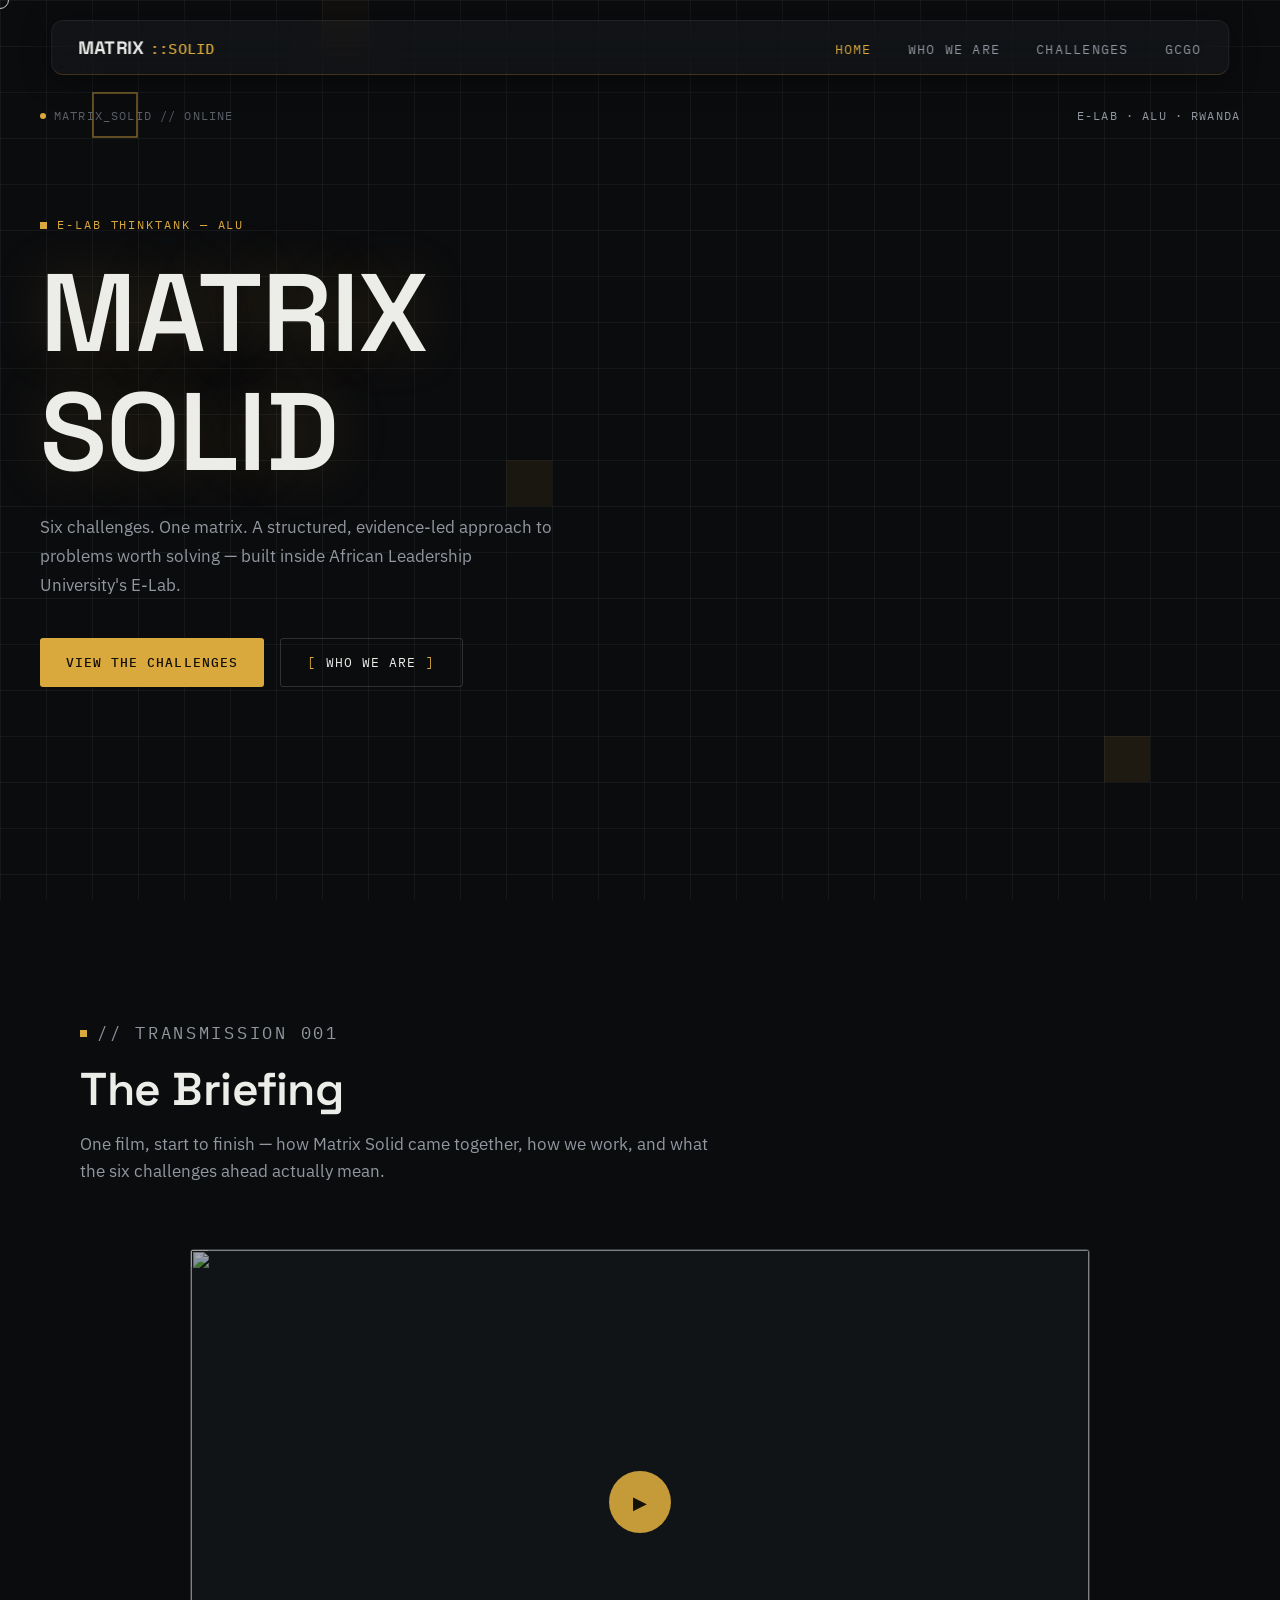
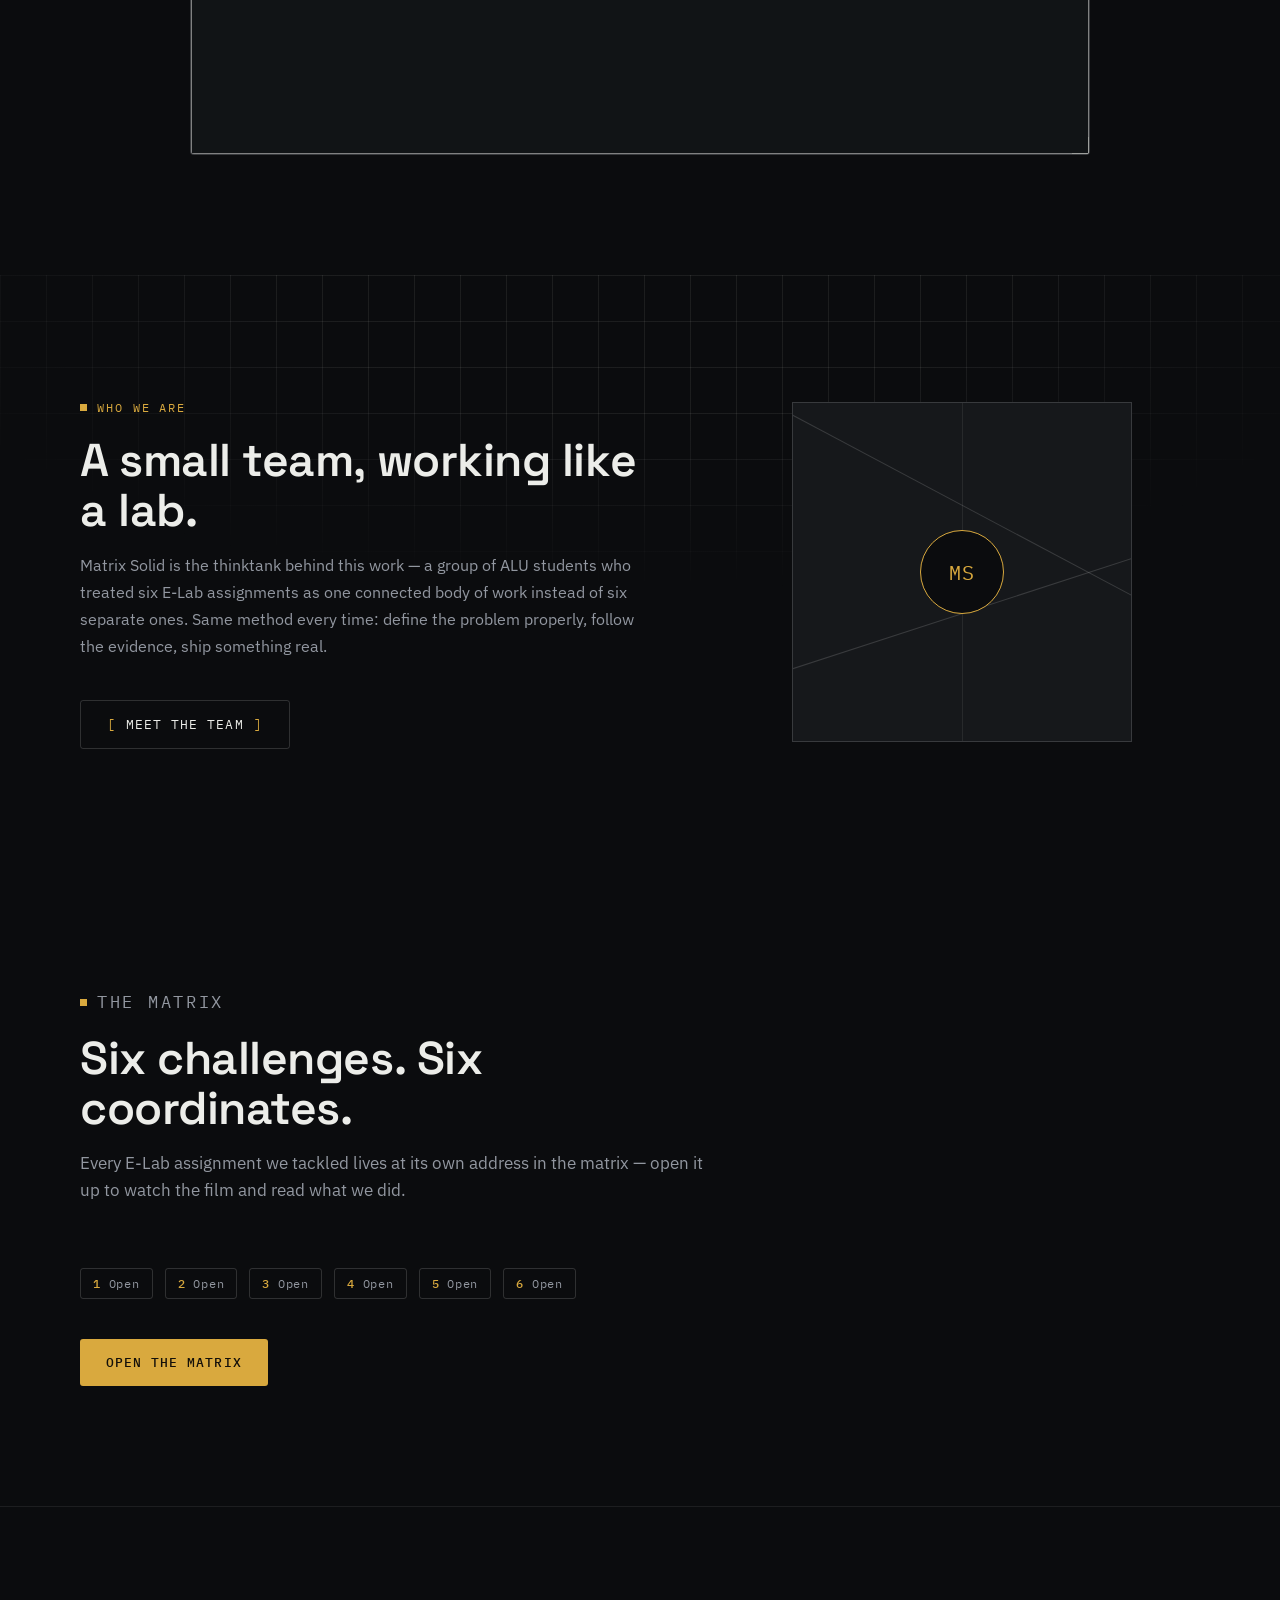
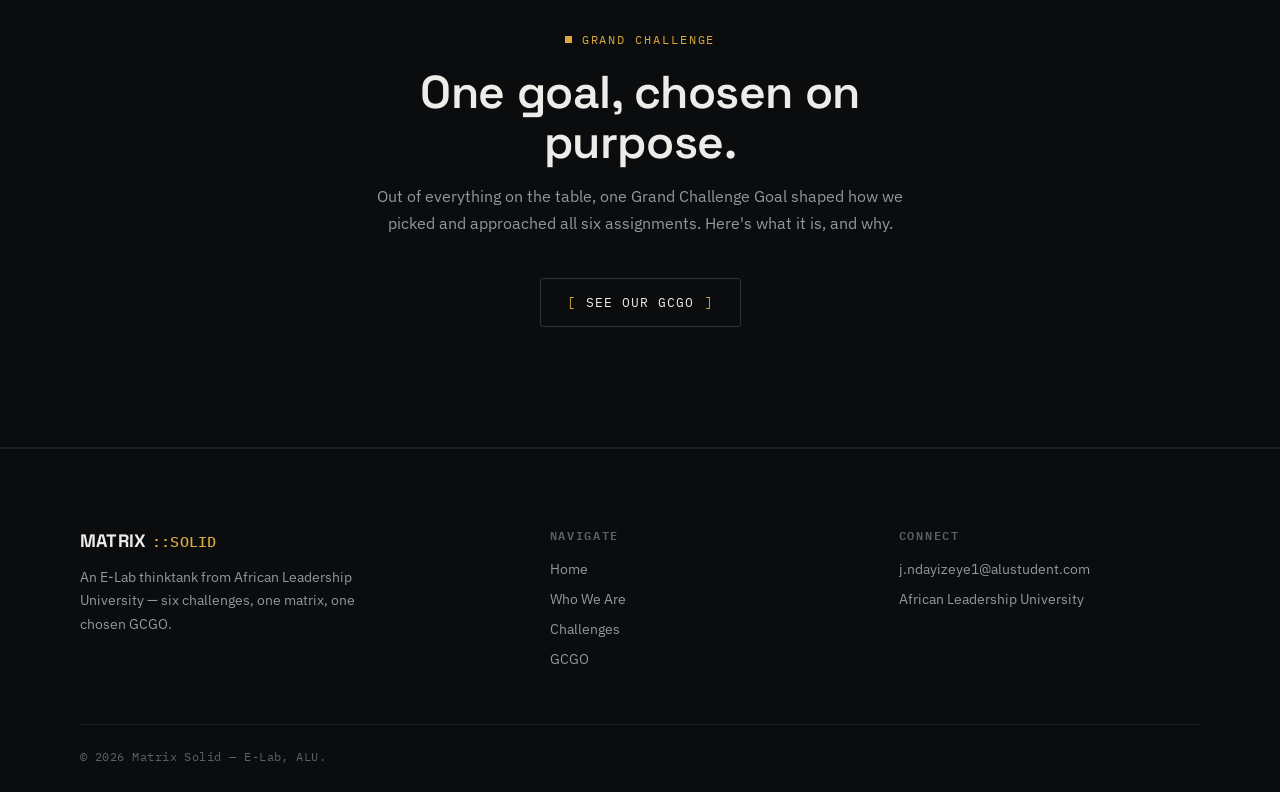
==== commit 6a6213b0: "Updates👍🏽" ====
--- a/index.html
+++ b/index.html
@@ -10,6 +10,15 @@
   <link rel="stylesheet" href="style/home.css" />
 </head>
 <body>
+  <!-- LOADER -->
+<div class="loader" id="pageLoader">
+  <canvas id="loaderRain"></canvas>
+  <div class="loader-mid">
+    <p class="loader-label">MATRIX<span class="mk">::SOLID</span></p>
+    <div class="loader-line"><span class="loader-line-fill"></span></div>
+  </div>
+</div>
+
 <div class="custom-cursor" id="customCursor"></div>
 
 <nav class="navbar">
@@ -167,5 +176,6 @@
 <script src="script/reveal.js"></script>
 <script src="script/grid-canvas.js"></script>
 <script src="script/home.js"></script>
+<script src="script/loader.js"></script>
 </body>
 </html>
--- a/style/home.css
+++ b/style/home.css
@@ -106,3 +106,39 @@
 .gcgo-teaser-inner { max-width: 620px; margin: 0 auto; text-align: center; }
 .gcgo-teaser-inner .eyebrow { justify-content: center; }
 .gcgo-teaser-inner .cta-row { justify-content: center; }
+
+
+/*loader AI generated*/
+.loader {
+  position: fixed; inset: 0;
+  z-index: 9999999;
+  background: var(--bg);
+  display: flex; align-items: center; justify-content: center;
+  transition: opacity 0.7s var(--ease), visibility 0.7s var(--ease);
+}
+.loader canvas { position: absolute; inset: 0; width: 100%; height: 100%; }
+
+.loader-mid {
+  position: relative; z-index: 1;
+  display: flex; flex-direction: column; align-items: center; gap: 20px;
+}
+.loader-label {
+  font-family: var(--f-display); font-weight: 700; font-size: 15px;
+  letter-spacing: 0.04em; color: var(--paper); text-transform: uppercase;
+}
+.loader-label .mk { font-family: var(--f-mono); font-weight: 500; color: var(--gold); }
+
+.loader-line {
+  width: 220px; height: 2px;
+  background: rgba(236, 237, 233, 0.12);
+  overflow: hidden;
+}
+.loader-line-fill {
+  display: block; height: 100%; width: 0%;
+  background: var(--gold);
+  box-shadow: 0 0 12px rgba(var(--gold-rgb), 0.7);
+  animation: loaderFill 1.6s var(--ease) forwards;
+}
+@keyframes loaderFill { from { width: 0%; } to { width: 100%; } }
+
+.loader--hidden { opacity: 0; visibility: hidden; pointer-events: none; }
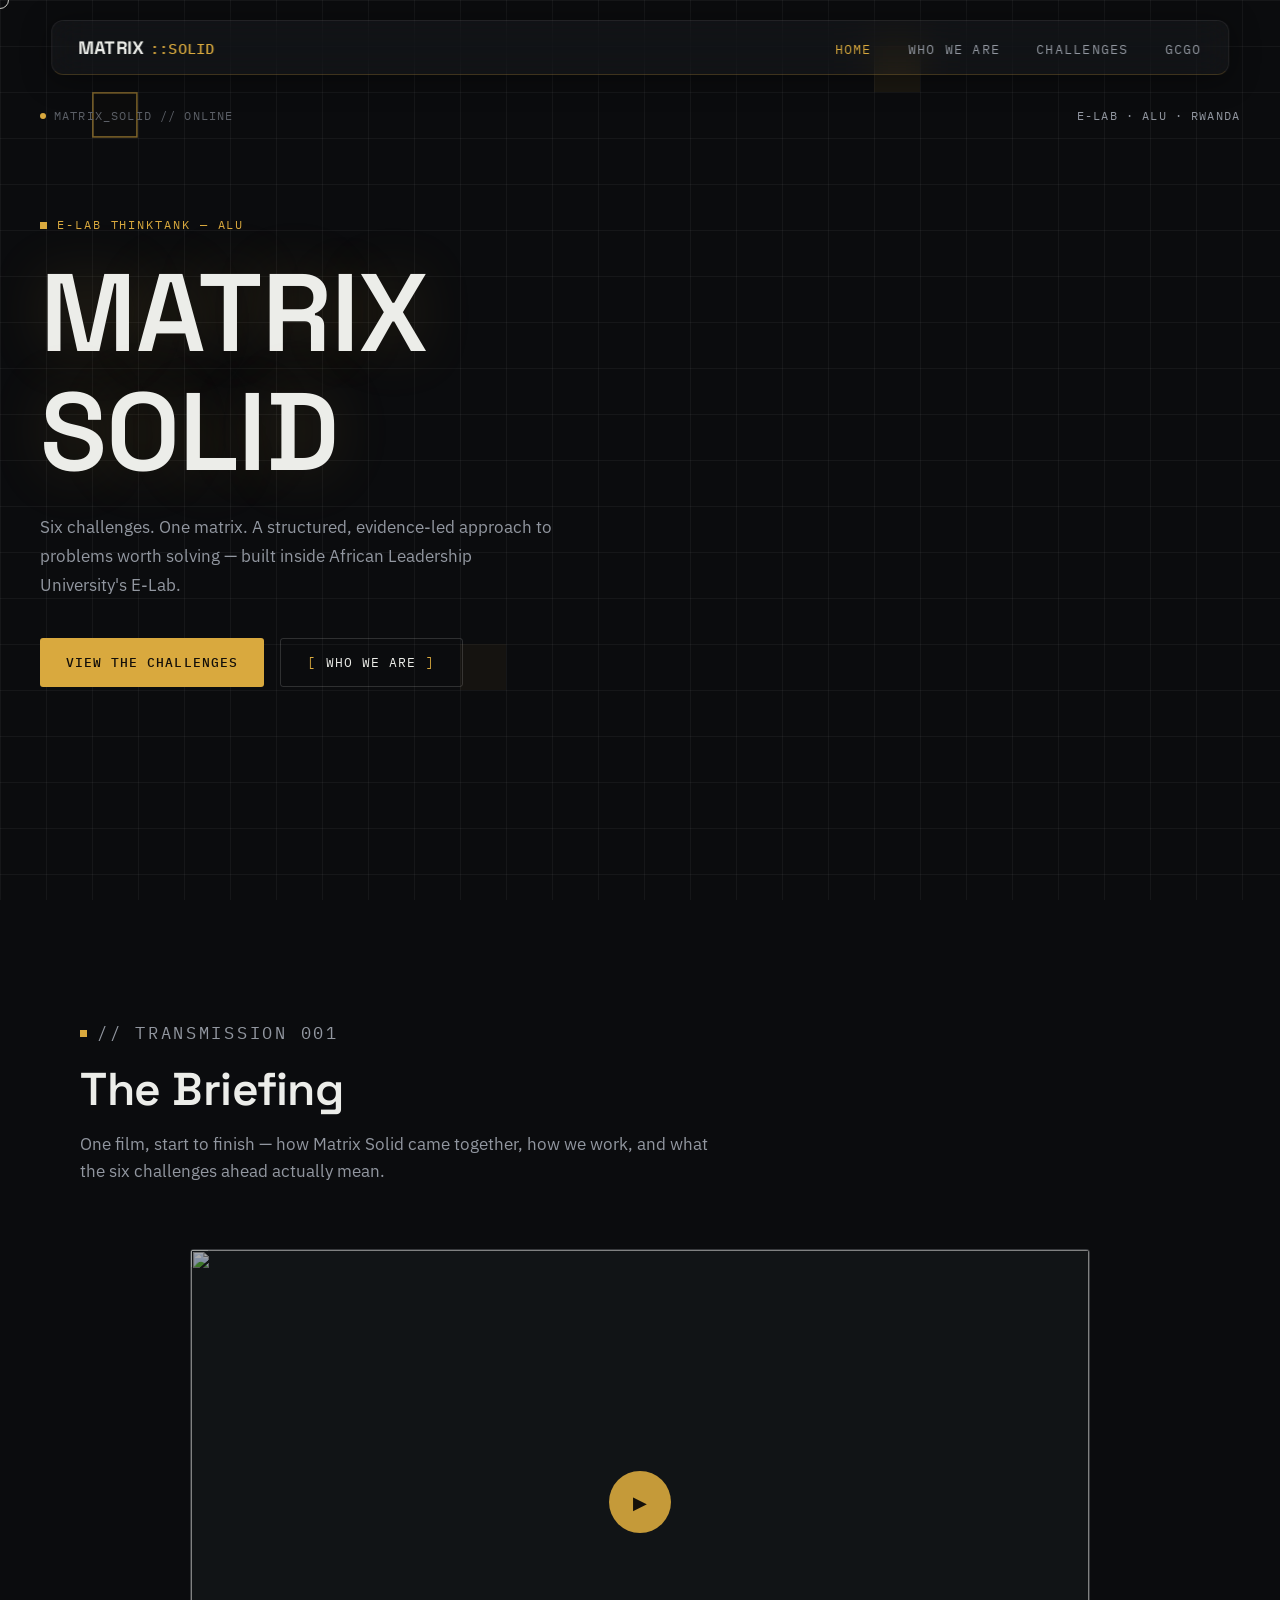
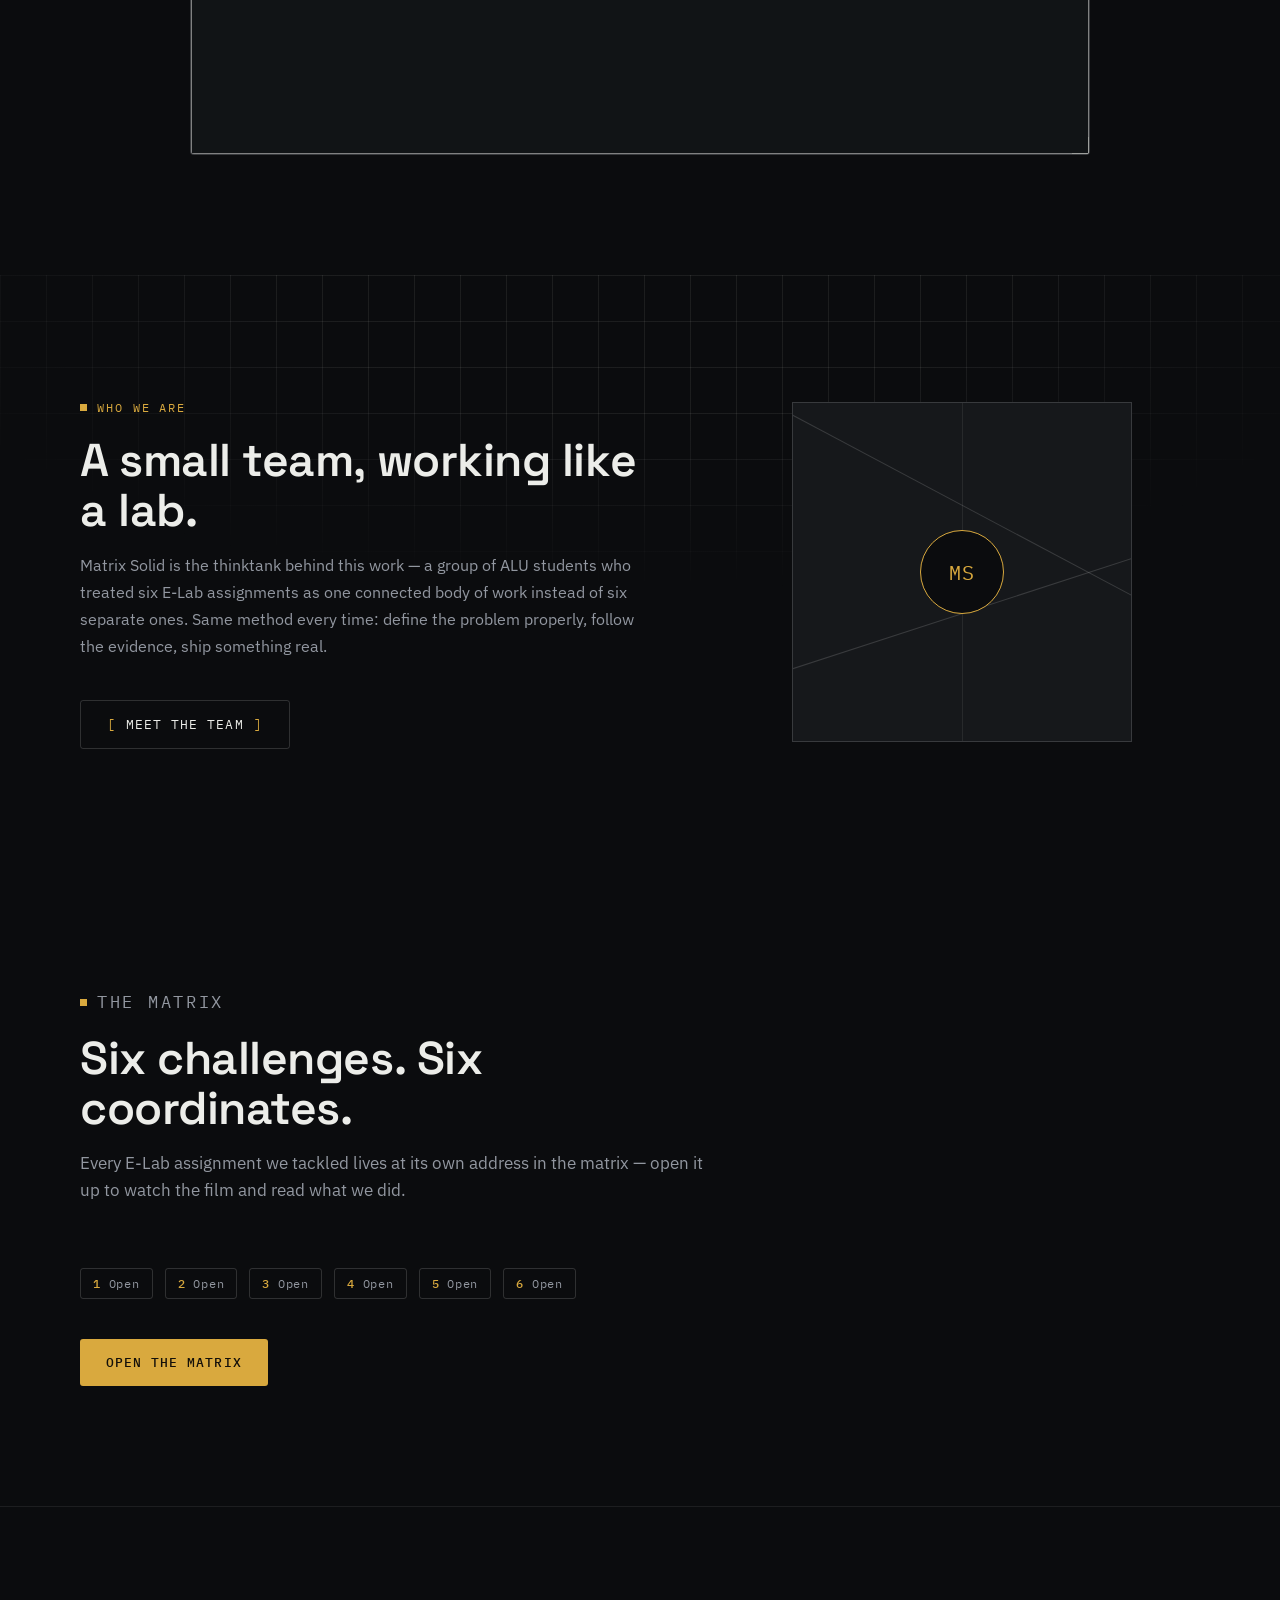
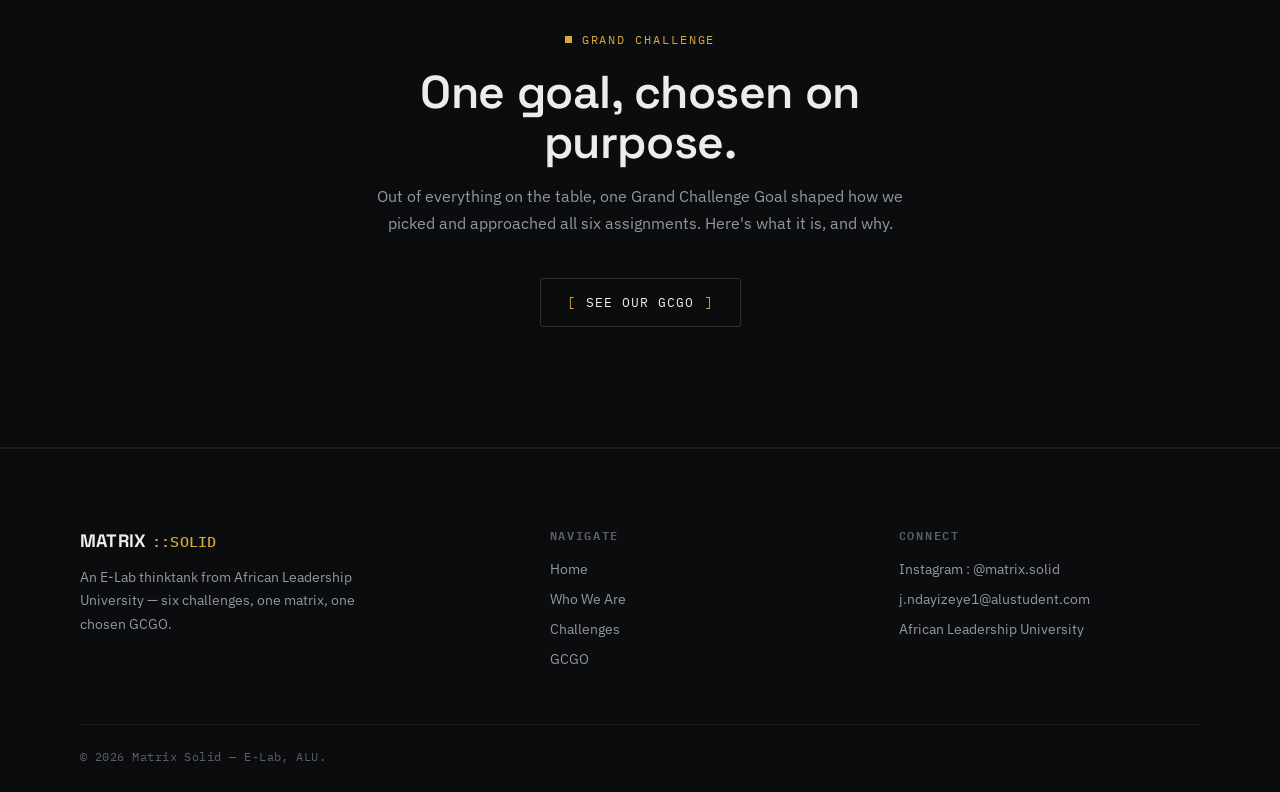
==== commit 50c18c2e: "Update index.html" ====
--- a/index.html
+++ b/index.html
@@ -160,6 +160,7 @@
       <div class="footer-col">
         <h4>Connect</h4>
         <ul>
+          <li><a href="https://www.instagram.com/matrix.solid">Instagram : @matrix.solid</a></li>
           <li><a href="mailto:j.ndayizeye1@alustudent.com">j.ndayizeye1@alustudent.com</a></li>
           <li><a href="#">African Leadership University</a></li>
         </ul>
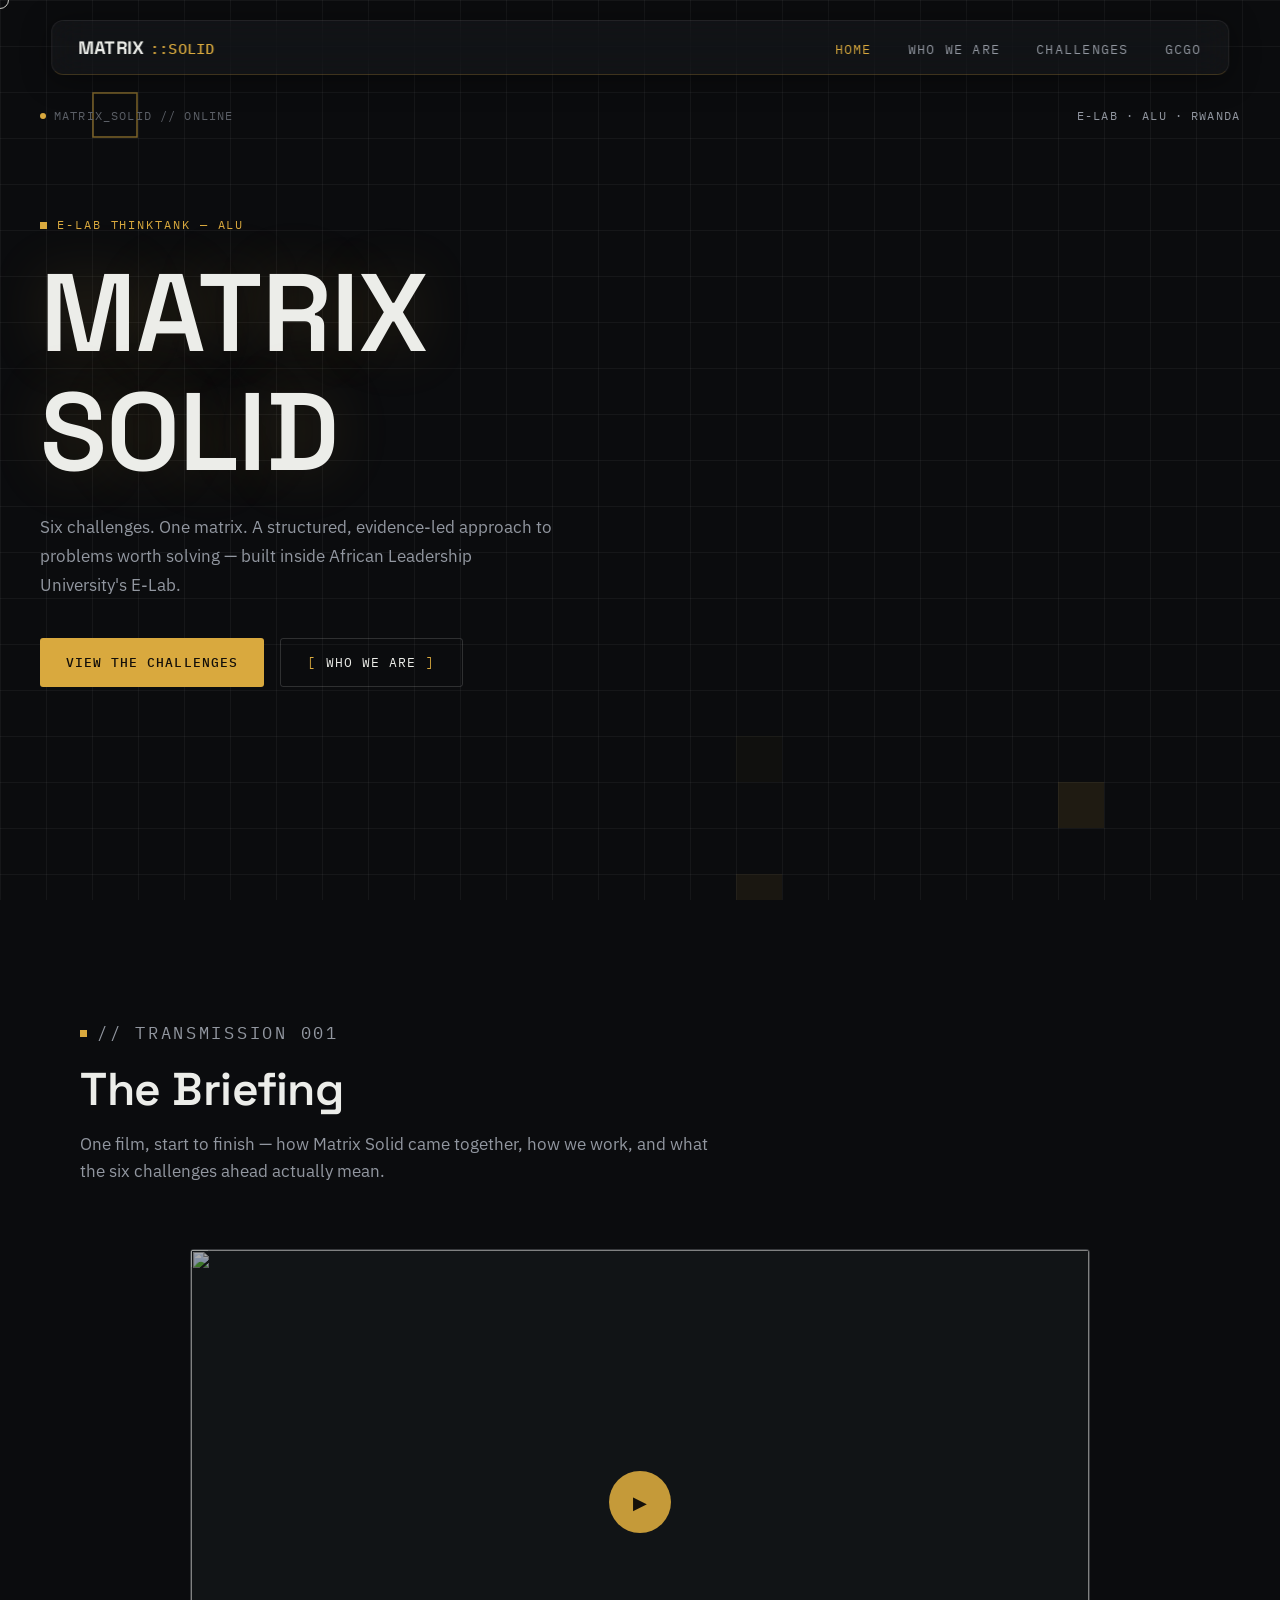
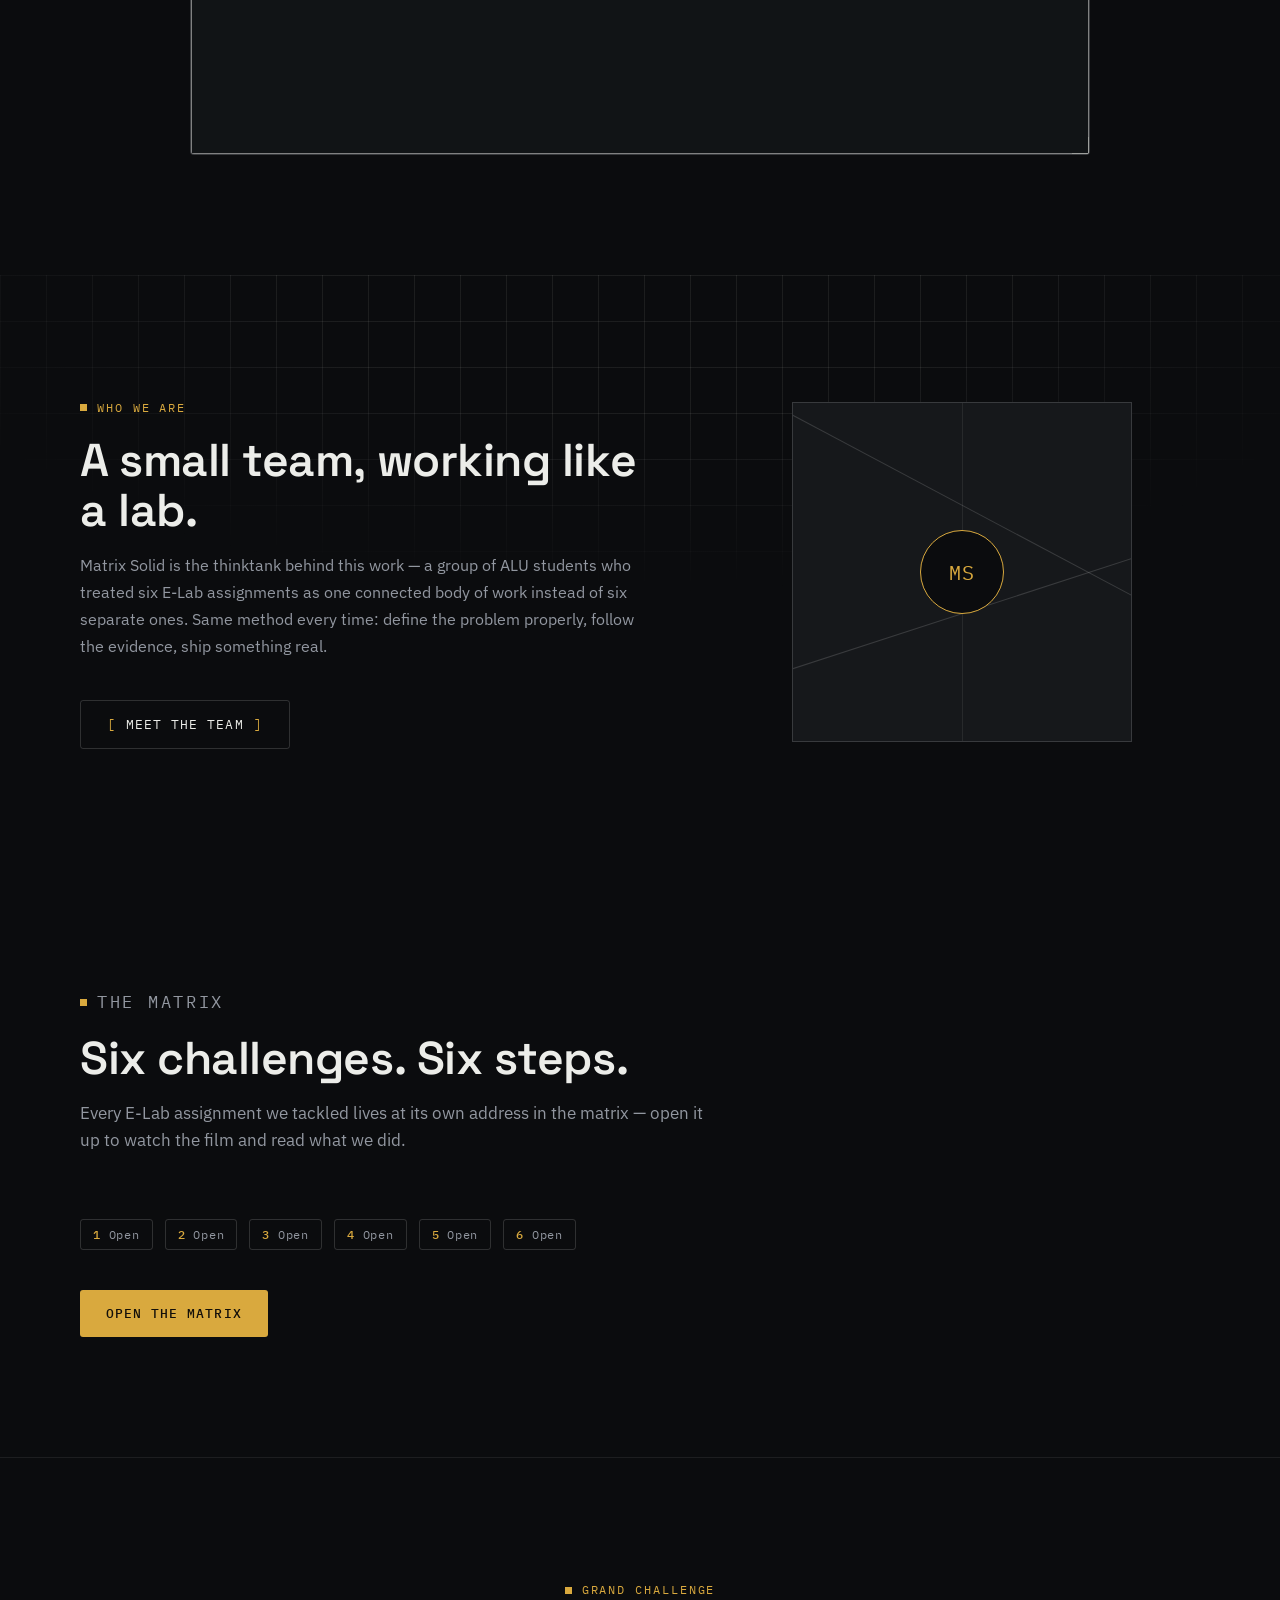
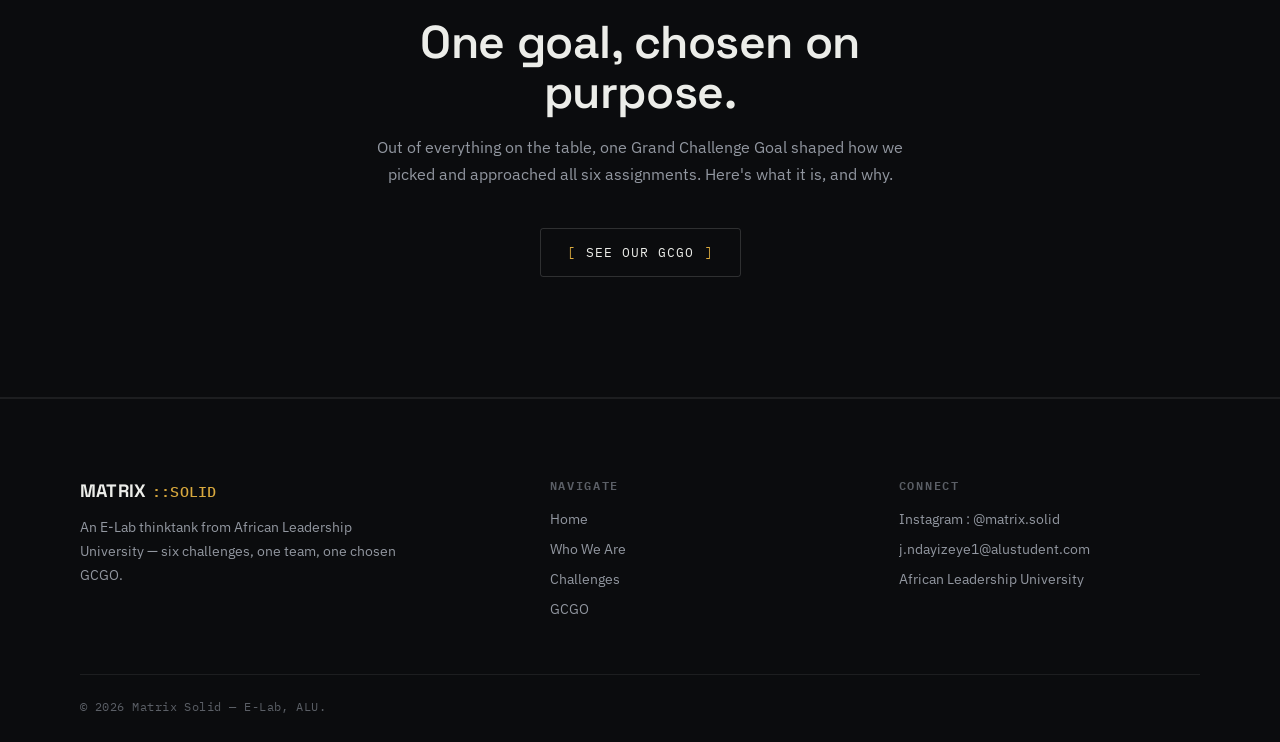
==== commit f0599839: "Updates" ====
--- a/index.html
+++ b/index.html
@@ -111,7 +111,7 @@
   <div class="section-inner">
     <div class="section-head reveal">
       <p class="eyebrow">The Matrix</p>
-      <h2 class="section-title">Six challenges. Six coordinates.</h2>
+      <h2 class="section-title">Six challenges. Six steps.</h2>
       <p>Every E-Lab assignment we tackled lives at its own address in the matrix &mdash; open it up to watch the film and read what we did.</p>
     </div>
     <div class="coord-row reveal reveal-d1">
@@ -146,7 +146,7 @@
     <div class="footer-grid">
       <div class="footer-brand">
         <div class="navbar-logo">MATRIX<span class="mk">::SOLID</span></div>
-        <p>An E-Lab thinktank from African Leadership University &mdash; six challenges, one matrix, one chosen GCGO.</p>
+        <p>An E-Lab thinktank from African Leadership University &mdash; six challenges, one team, one chosen GCGO.</p>
       </div>
       <div class="footer-col">
         <h4>Navigate</h4>
